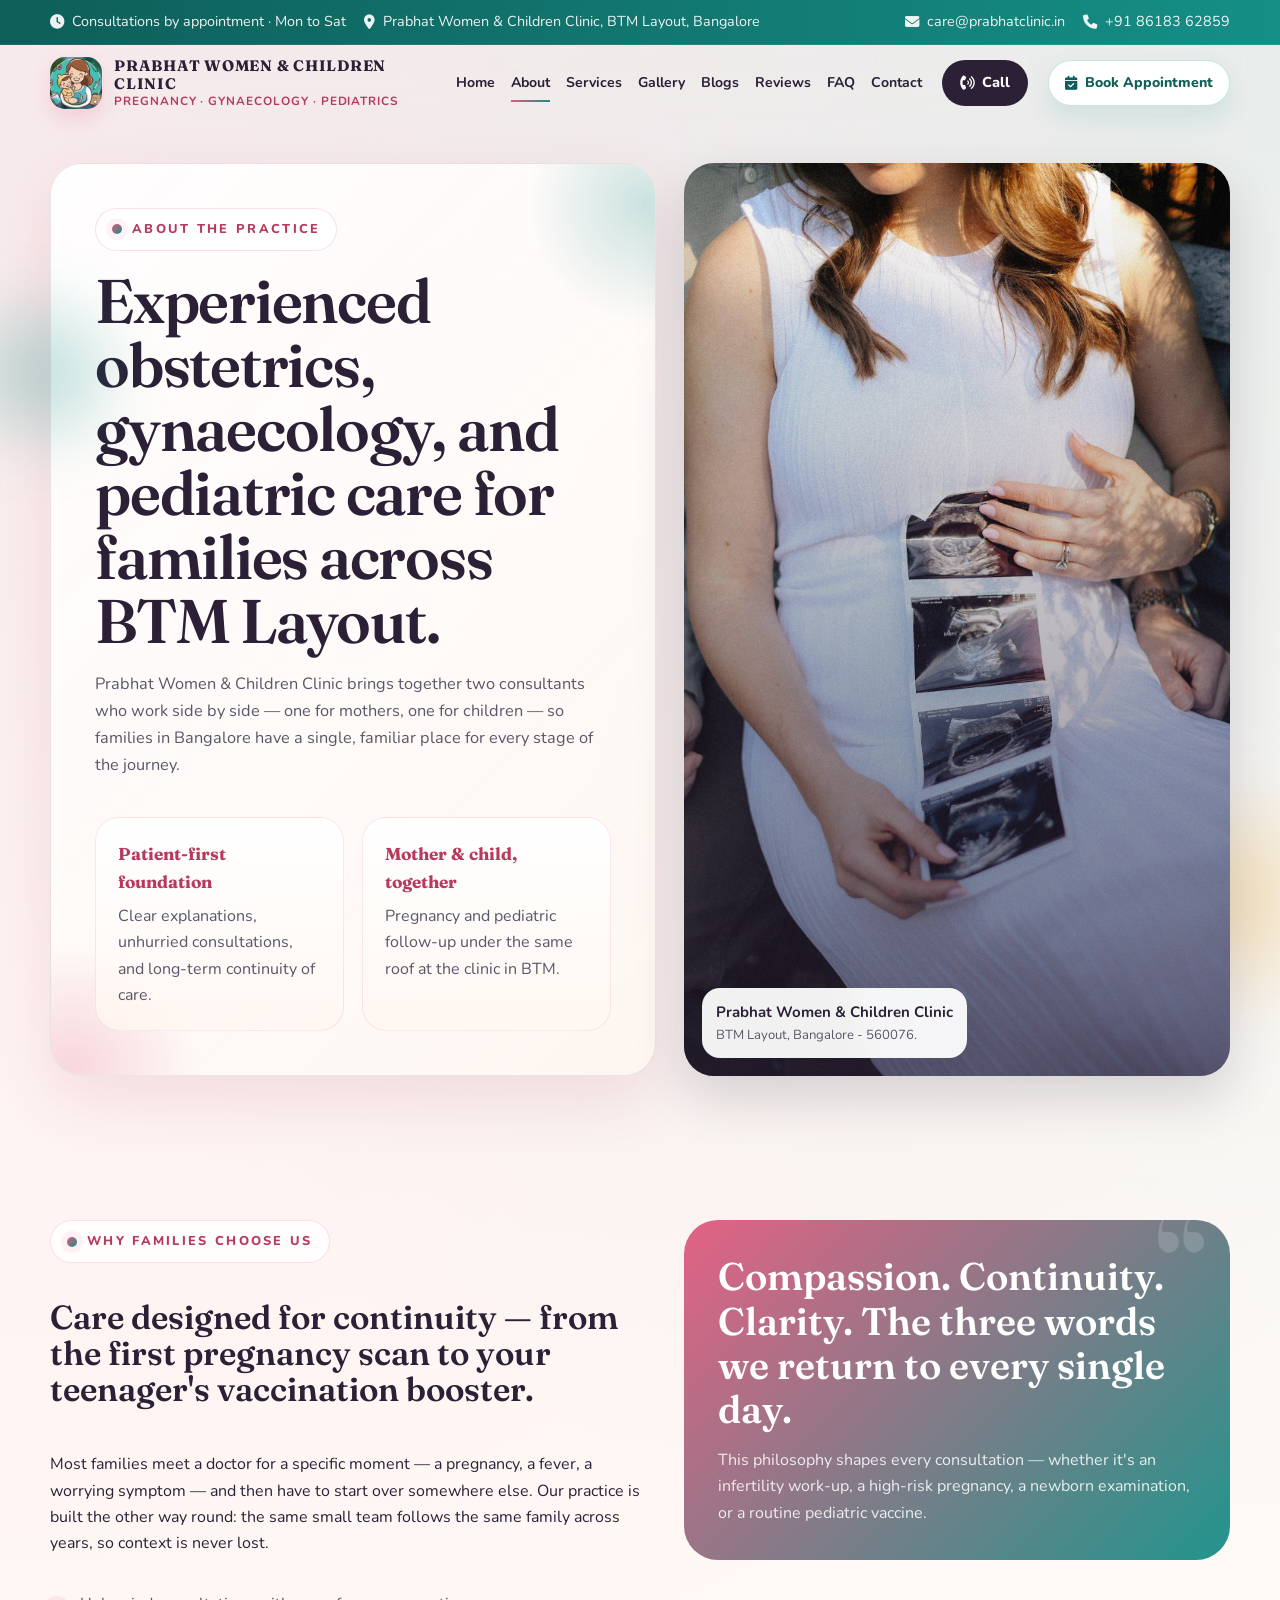
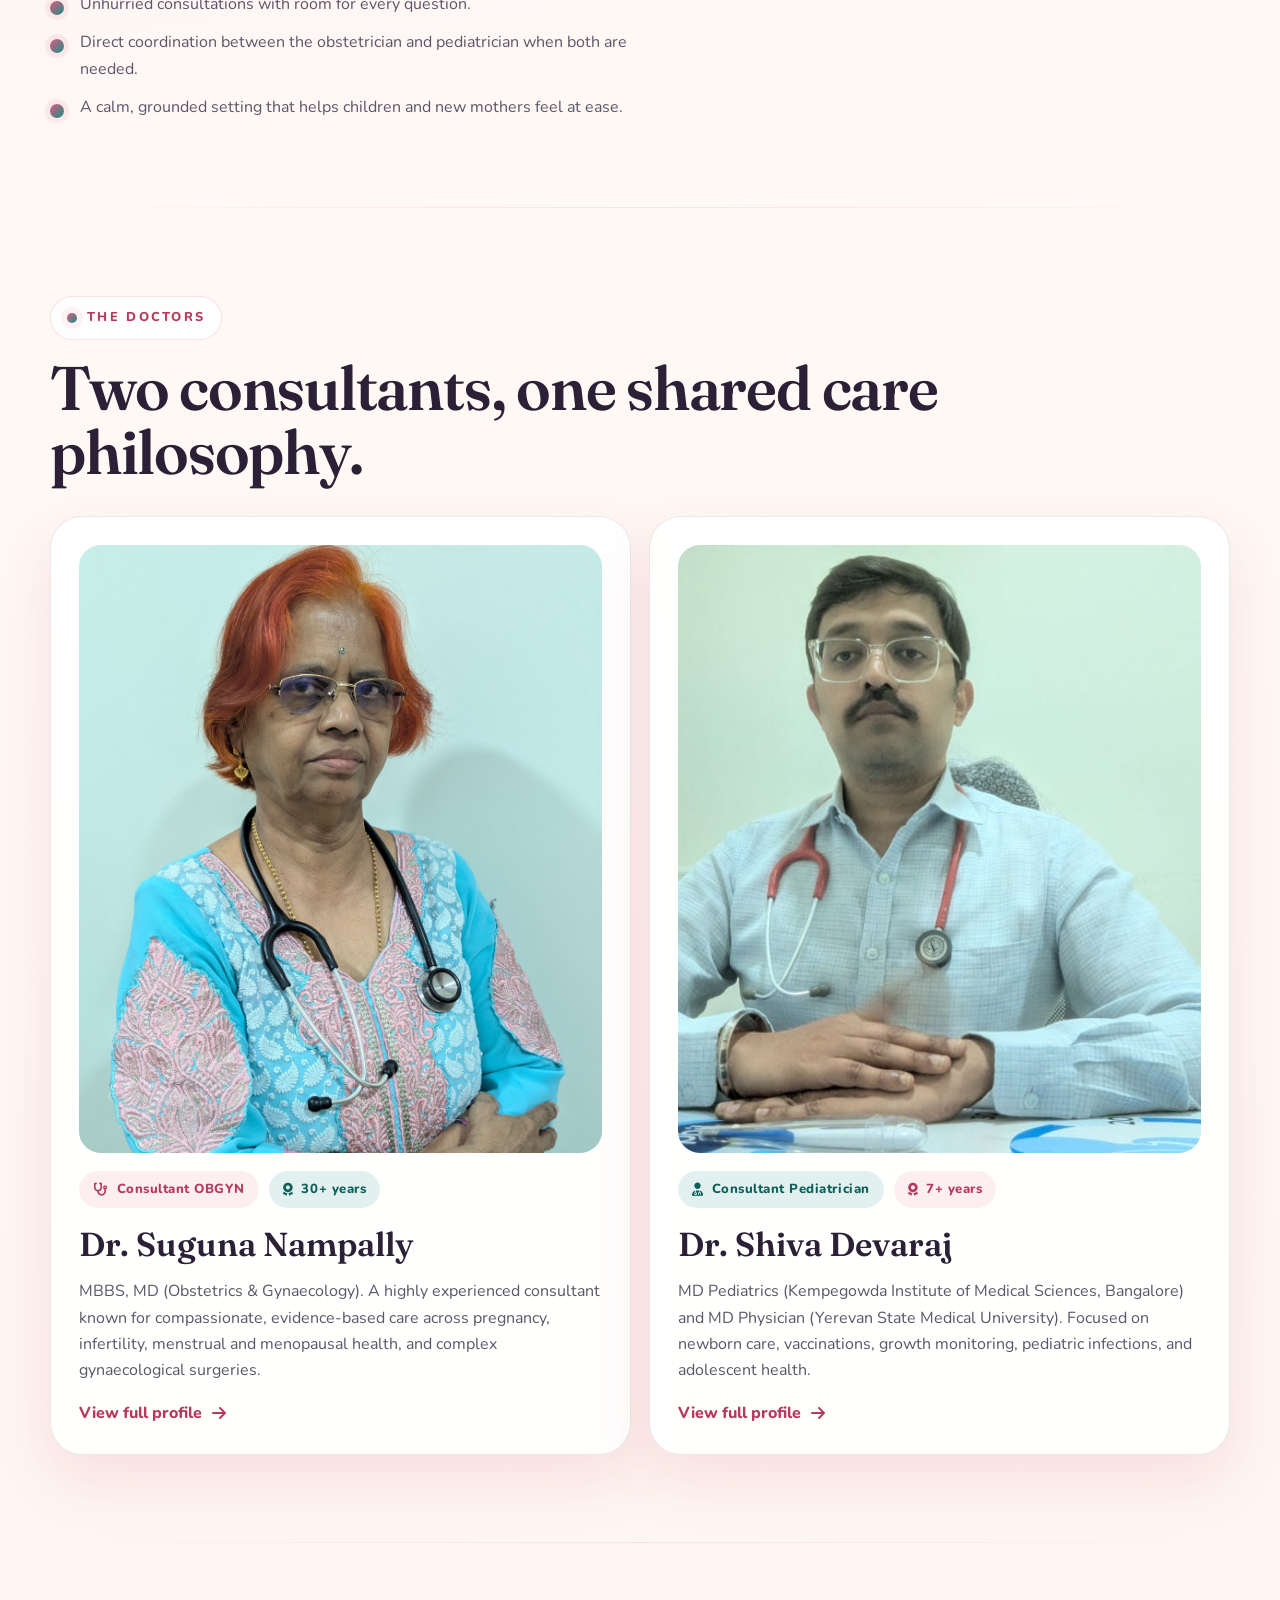
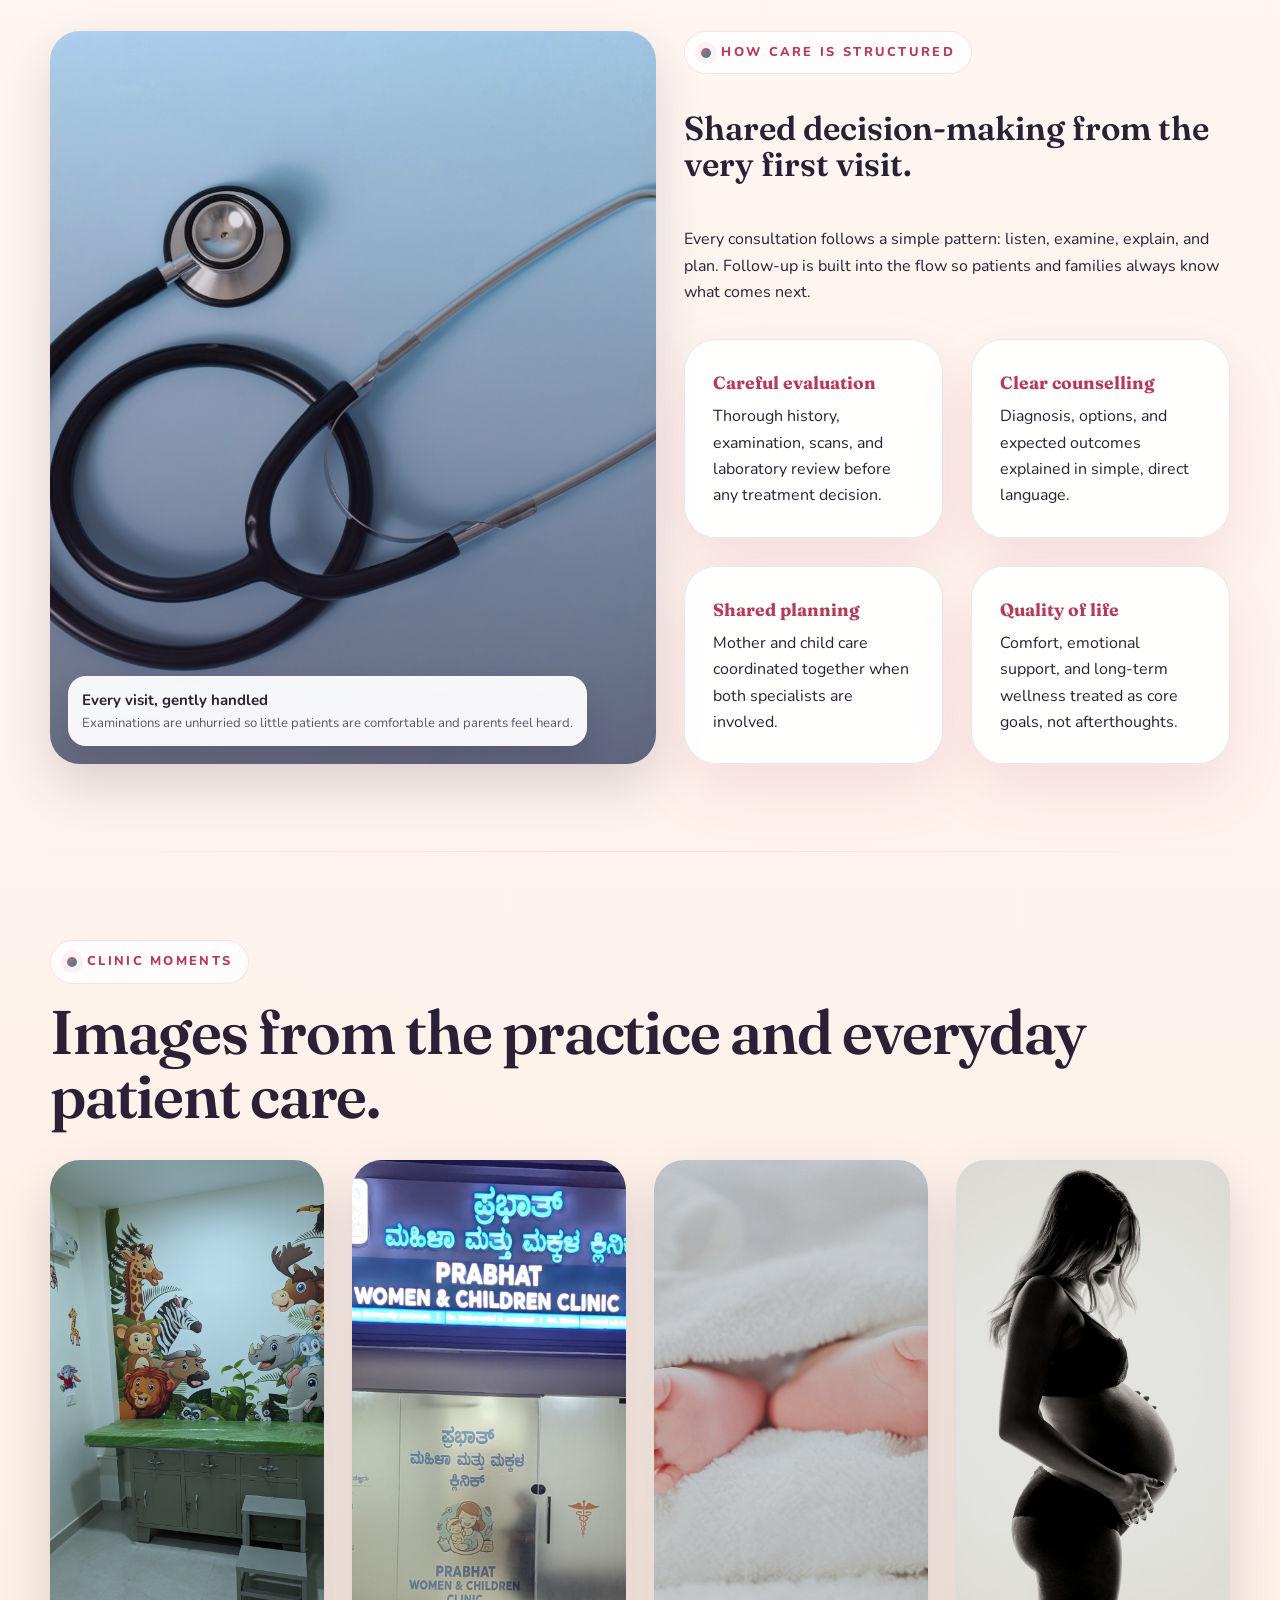
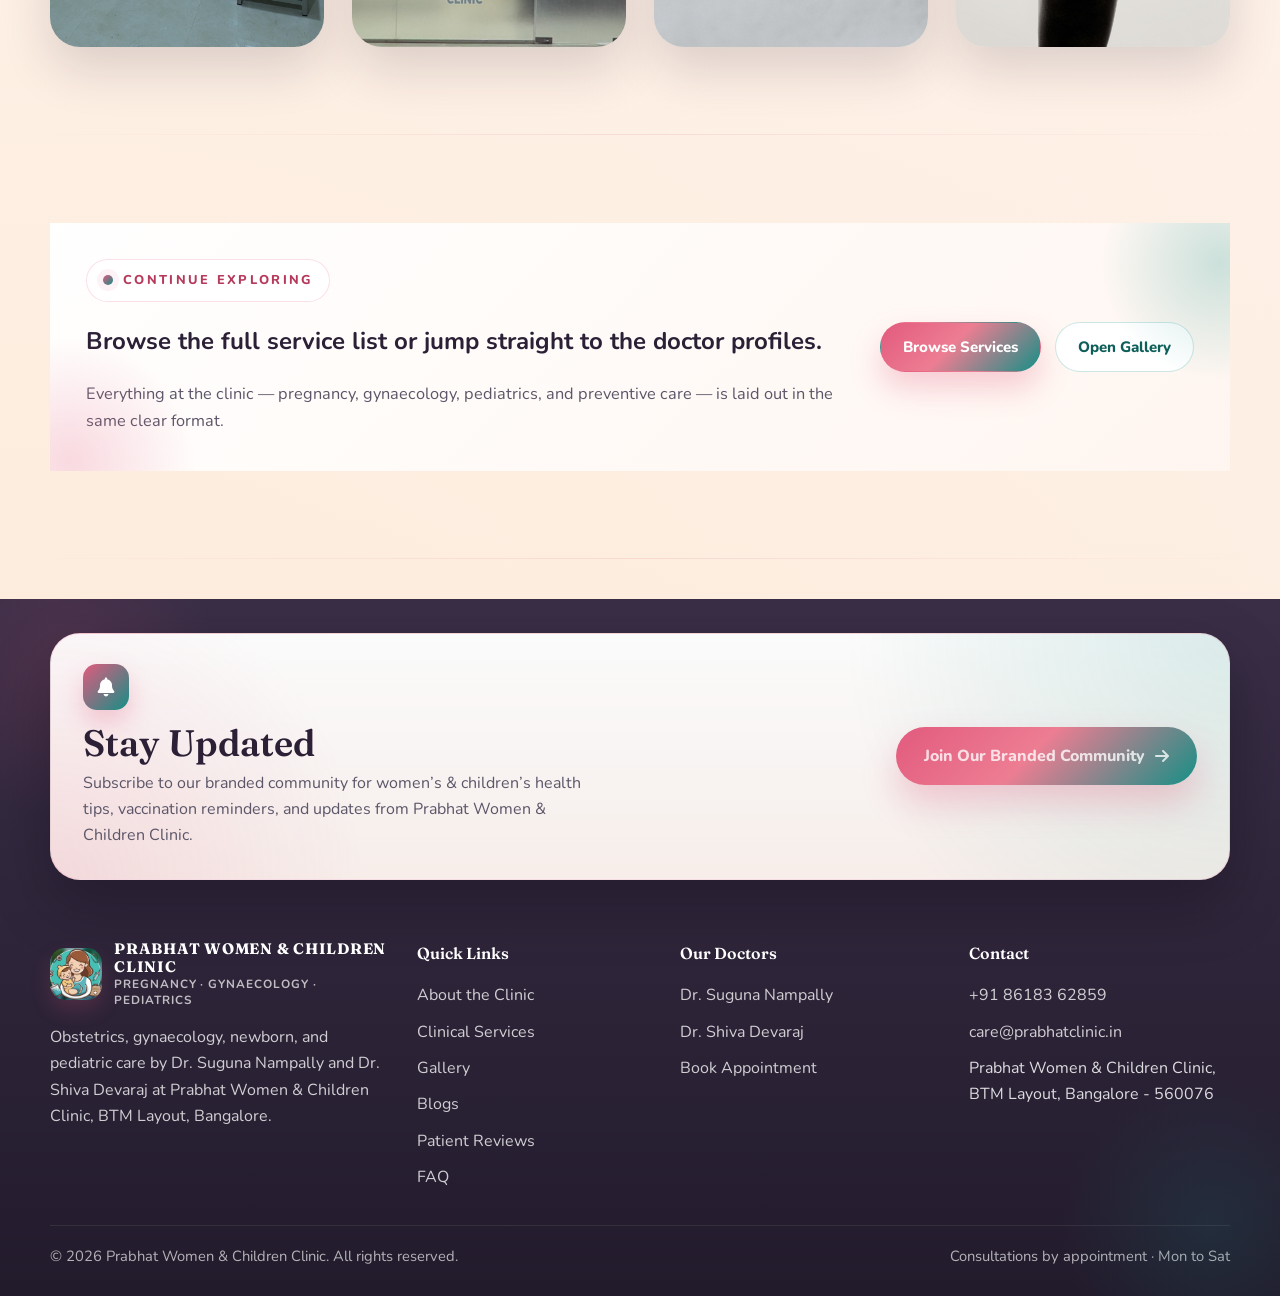
==== about.html @ 7afcd3c7 "initial commit" ====
<!DOCTYPE html>
<html lang="en">
<head>
  <meta charset="UTF-8">
  <meta name="viewport" content="width=device-width, initial-scale=1.0">
  <title>About | Prabhat Women &amp; Children Clinic, Bangalore</title>
  <meta name="description" content="About Prabhat Women &amp; Children Clinic — Dr. Suguna Nampally (OBGYN) and Dr. Shiva Devaraj (Pediatrician) in BTM Layout, Bangalore.">
  <link rel="icon" href="assets/img/dr%20shiva/logo.jpeg" type="image/jpeg">
  <link rel="preconnect" href="https://fonts.googleapis.com">
  <link rel="preconnect" href="https://fonts.gstatic.com" crossorigin>
  <link href="https://fonts.googleapis.com/css2?family=Fraunces:ital,opsz,wght@0,9..144,500;0,9..144,600;0,9..144,700;1,9..144,500&family=Nunito:wght@400;600;700;800&display=swap" rel="stylesheet">
  <link rel="stylesheet" href="assets/css/plugins/fontawesome.css">
  <link rel="stylesheet" href="assets/css/clinic.css">
</head>
<body>
  <div class="preloader" aria-hidden="true">
    <div class="preloader-shell">
      <div class="preloader-ring">
        <div class="preloader-logo">
          <img src="assets/img/dr%20shiva/logo.jpeg" alt="">
        </div>
      </div>
      <div class="preloader-label">Women &amp; Children Clinic</div>
      <div class="preloader-dots" aria-label="Loading">
        <span></span><span></span><span></span>
      </div>
    </div>
  </div>

  <header class="site-header">
    <div class="top-strip">
      <div class="container">
        <div class="top-strip-group">
          <span><i class="fa-solid fa-clock"></i> Consultations by appointment · Mon to Sat</span>
          <span><i class="fa-solid fa-location-dot"></i> Prabhat Women & Children Clinic, BTM Layout, Bangalore</span>
        </div>
        <div class="top-strip-group">
          <a href="mailto:care@prabhatclinic.in"><i class="fa-solid fa-envelope"></i> care@prabhatclinic.in</a>
          <a href="tel:+918618362859"><i class="fa-solid fa-phone"></i> +91 86183 62859</a>
        </div>
      </div>
    </div>
    <div class="nav-shell">
      <div class="container">
        <a class="brand" href="index.html" aria-label="Prabhat Women and Children Clinic home">
          <img src="assets/img/dr%20shiva/logo.jpeg" alt="Prabhat Women and Children Clinic logo">
          <div class="brand-mark">
            <strong>Prabhat Women &amp; Children Clinic</strong>
            <span>Pregnancy · Gynaecology · Pediatrics</span>
          </div>
        </a>
        <button class="nav-toggle" type="button" aria-label="Toggle navigation" aria-controls="site-nav" aria-expanded="false">
          <i class="fa-solid fa-bars-staggered"></i>
        </button>
        <nav class="site-nav" id="site-nav">
          <a href="index.html">Home</a>
          <a class="active" href="about.html">About</a>
          <a href="services.html">Services</a>
          <a href="Gallery.html">Gallery</a>
          <a href="https://sdkinng.exlyapp.com/blog" target="_blank" rel="noopener">Blogs</a>
          <a href="testimonial.html">Reviews</a>
          <a href="faq.html">FAQ</a>
          <a href="contact.html">Contact</a>
        </nav>
        <a class="nav-cta" href="tel:+918618362859"><i class="fa-solid fa-phone-volume"></i> Call</a>
        <a class="nav-cta-secondary" href="https://sdkinng.exlyapp.com/plan/57fdd5f1-837b-4bdc-a148-42594df9658e" target="_blank" rel="noopener"><i class="fa-solid fa-calendar-check"></i> Book Appointment</a>
      </div>
    </div>
  </header>

  <main>
    <section class="page-hero">
      <div class="container page-hero-layout">
        <div class="page-hero-panel hero-card reveal">
          <div class="page-hero-copy">
            <span class="eyebrow">About The Practice</span>
            <h1>Experienced obstetrics, gynaecology, and pediatric care for families across BTM Layout.</h1>
            <p>Prabhat Women &amp; Children Clinic brings together two consultants who work side by side — one for mothers, one for children — so families in Bangalore have a single, familiar place for every stage of the journey.</p>
            <div class="summary-grid">
              <div class="summary-item">
                <strong>Patient-first foundation</strong>
                <span>Clear explanations, unhurried consultations, and long-term continuity of care.</span>
              </div>
              <div class="summary-item">
                <strong>Mother &amp; child, together</strong>
                <span>Pregnancy and pediatric follow-up under the same roof at the clinic in BTM.</span>
              </div>
            </div>
          </div>
        </div>
        <div class="page-hero-media reveal">
          <div class="image-card overlay">
            <img src="assets/img/stock/ultrasound-sonogram.jpg" alt="Mother holding her pregnancy sonogram">
            <div class="image-tag">
              <strong>Prabhat Women & Children Clinic</strong>
              <span>BTM Layout, Bangalore - 560076.</span>
            </div>
          </div>
        </div>
      </div>
    </section>

    <section class="section-shell">
      <div class="container content-columns">
        <div class="detail-copy reveal">
          <span class="eyebrow">Why Families Choose Us</span>
          <h2>Care designed for continuity — from the first pregnancy scan to your teenager's vaccination booster.</h2>
          <p>Most families meet a doctor for a specific moment — a pregnancy, a fever, a worrying symptom — and then have to start over somewhere else. Our practice is built the other way round: the same small team follows the same family across years, so context is never lost.</p>
          <ul class="bullet-list">
            <li>Unhurried consultations with room for every question.</li>
            <li>Direct coordination between the obstetrician and pediatrician when both are needed.</li>
            <li>A calm, grounded setting that helps children and new mothers feel at ease.</li>
          </ul>
        </div>
        <div class="quote-panel reveal reveal-delay-1">
          <blockquote>Compassion. Continuity. Clarity. The three words we return to every single day.</blockquote>
          <p>This philosophy shapes every consultation — whether it's an infertility work-up, a high-risk pregnancy, a newborn examination, or a routine pediatric vaccine.</p>
        </div>
      </div>
    </section>

    <section class="section-shell">
      <div class="container">
        <div class="section-head reveal">
          <span class="eyebrow">The Doctors</span>
          <h2>Two consultants, one shared care philosophy.</h2>
        </div>
        <div class="doctor-list">
          <article class="doctor-card reveal doctor-card-about-suguna">
            <img src="assets/img/dr%20shiva/dr%20suguna.jpeg" alt="Dr. Suguna Nampally portrait" loading="lazy">
            <div>
              <div class="doctor-meta">
                <span class="meta-chip"><i class="fa-solid fa-stethoscope"></i> Consultant OBGYN</span>
                <span class="meta-chip teal"><i class="fa-solid fa-award"></i> 30+ years</span>
              </div>
              <h3>Dr. Suguna Nampally</h3>
              <p>MBBS, MD (Obstetrics &amp; Gynaecology). A highly experienced consultant known for compassionate, evidence-based care across pregnancy, infertility, menstrual and menopausal health, and complex gynaecological surgeries.</p>
              <a class="button-text" href="Dr.%20Suguna%20Nampally.html">View full profile <i class="fa-solid fa-arrow-right"></i></a>
            </div>
          </article>
          <article class="doctor-card reveal reveal-delay-1 doctor-card-about-shiva">
            <img src="assets/img/dr%20shiva/dr%20shiva.jpeg" alt="Dr. Shiva Devaraj portrait" loading="lazy">
            <div>
              <div class="doctor-meta">
                <span class="meta-chip teal"><i class="fa-solid fa-user-doctor"></i> Consultant Pediatrician</span>
                <span class="meta-chip"><i class="fa-solid fa-award"></i> 7+ years</span>
              </div>
              <h3>Dr. Shiva Devaraj</h3>
              <p>MD Pediatrics (Kempegowda Institute of Medical Sciences, Bangalore) and MD Physician (Yerevan State Medical University). Focused on newborn care, vaccinations, growth monitoring, pediatric infections, and adolescent health.</p>
              <a class="button-text" href="Dr.%20Shiva%20Devaraj.html">View full profile <i class="fa-solid fa-arrow-right"></i></a>
            </div>
          </article>
        </div>
      </div>
    </section>

    <section class="section-shell">
      <div class="container media-callout">
        <div class="image-card overlay reveal">
          <img src="assets/img/stock/stethoscope-baby.jpg" alt="Pediatrician gently examining an infant with a stethoscope" loading="lazy">
          <div class="image-tag">
            <strong>Every visit, gently handled</strong>
            <span>Examinations are unhurried so little patients are comfortable and parents feel heard.</span>
          </div>
        </div>
        <div class="detail-copy reveal">
          <span class="eyebrow">How Care Is Structured</span>
          <h2>Shared decision-making from the very first visit.</h2>
          <p>Every consultation follows a simple pattern: listen, examine, explain, and plan. Follow-up is built into the flow so patients and families always know what comes next.</p>
          <div class="detail-grid">
            <article class="detail-card">
              <strong>Careful evaluation</strong>
              <span>Thorough history, examination, scans, and laboratory review before any treatment decision.</span>
            </article>
            <article class="detail-card">
              <strong>Clear counselling</strong>
              <span>Diagnosis, options, and expected outcomes explained in simple, direct language.</span>
            </article>
            <article class="detail-card">
              <strong>Shared planning</strong>
              <span>Mother and child care coordinated together when both specialists are involved.</span>
            </article>
            <article class="detail-card">
              <strong>Quality of life</strong>
              <span>Comfort, emotional support, and long-term wellness treated as core goals, not afterthoughts.</span>
            </article>
          </div>
        </div>
      </div>
    </section>

    <section class="section-shell">
      <div class="container">
        <div class="section-head reveal">
          <span class="eyebrow">Clinic Moments</span>
          <h2>Images from the practice and everyday patient care.</h2>
        </div>
        <div class="gallery-preview-grid">
          <div class="image-card reveal"><img src="assets/img/dr%20shiva/WhatsApp%20Image%202026-03-18%20at%2011.56.44%20(1).jpeg" alt="Clinic moment at Prabhat Women & Children Clinic" loading="lazy"></div>
          <div class="image-card reveal reveal-delay-1"><img src="assets/img/dr%20shiva/WhatsApp%20Image%202026-03-18%20at%2011.56.44%20(2).jpeg" alt="Dr. Shiva and Dr. Suguna at work" loading="lazy"></div>
          <div class="image-card reveal reveal-delay-2"><img src="assets/img/stock/newborn-sleeping.jpg" alt="Peaceful sleeping newborn" loading="lazy"></div>
          <div class="image-card reveal reveal-delay-3"><img src="assets/img/stock/mother-belly.jpg" alt="Expecting mother cradling her belly" loading="lazy"></div>
        </div>
      </div>
    </section>

    <section class="section-shell">
      <div class="container cta-banner reveal">
        <div>
          <span class="eyebrow">Continue Exploring</span>
          <h2>Browse the full service list or jump straight to the doctor profiles.</h2>
          <p class="body-copy">Everything at the clinic — pregnancy, gynaecology, pediatrics, and preventive care — is laid out in the same clear format.</p>
        </div>
        <div class="button-row">
          <a class="button-primary" href="services.html">Browse Services</a>
          <a class="button-secondary" href="Gallery.html">Open Gallery</a>
        </div>
      </div>
    </section>
  </main>

  <footer class="footer">
    <div class="container footer-promo">
      <div class="footer-promo-card">
        <div class="footer-promo-copy">
          <span class="footer-promo-icon"><i class="fa-solid fa-bell"></i></span>
          <h3>Stay Updated</h3>
          <p>Subscribe to our branded community for women&rsquo;s &amp; children&rsquo;s health tips, vaccination reminders, and updates from Prabhat Women &amp; Children Clinic.</p>
        </div>
        <a class="footer-promo-btn" href="https://sdkinng.exlyapp.com/checkout/c81e4223-b422-4dda-a871-996d84845b74" target="_blank" rel="noopener">Join Our Branded Community <i class="fa-solid fa-arrow-right"></i></a>
      </div>
    </div>
    <div class="container footer-grid">
      <div>
        <a class="brand" href="index.html">
          <img src="assets/img/dr%20shiva/logo.jpeg" alt="Prabhat Women and Children Clinic logo">
          <div class="brand-mark">
            <strong>Prabhat Women &amp; Children Clinic</strong>
            <span>Pregnancy · Gynaecology · Pediatrics</span>
          </div>
        </a>
        <p>Obstetrics, gynaecology, newborn, and pediatric care by Dr. Suguna Nampally and Dr. Shiva Devaraj at Prabhat Women & Children Clinic, BTM Layout, Bangalore.</p>
      </div>
      <div>
        <h4>Quick Links</h4>
        <div class="footer-links">
          <a href="about.html">About the Clinic</a>
          <a href="services.html">Clinical Services</a>
          <a href="Gallery.html">Gallery</a>
          <a href="https://sdkinng.exlyapp.com/blog" target="_blank" rel="noopener">Blogs</a>
          <a href="testimonial.html">Patient Reviews</a>
          <a href="faq.html">FAQ</a>
        </div>
      </div>
      <div>
        <h4>Our Doctors</h4>
        <div class="footer-links">
          <a href="Dr.%20Suguna%20Nampally.html">Dr. Suguna Nampally</a>
          <a href="Dr.%20Shiva%20Devaraj.html">Dr. Shiva Devaraj</a>
          <a href="https://sdkinng.exlyapp.com/plan/57fdd5f1-837b-4bdc-a148-42594df9658e" target="_blank" rel="noopener">Book Appointment</a>
        </div>
      </div>
      <div>
        <h4>Contact</h4>
        <div class="footer-contact">
          <a href="tel:+918618362859">+91 86183 62859</a>
          <a href="mailto:care@prabhatclinic.in">care@prabhatclinic.in</a>
          <span>Prabhat Women & Children Clinic, BTM Layout, Bangalore - 560076</span>
        </div>
      </div>
    </div>
    <div class="container footer-bottom">
      <span>&copy; <span data-current-year></span> Prabhat Women &amp; Children Clinic. All rights reserved.</span>
      <span>Consultations by appointment · Mon to Sat</span>
    </div>
  </footer>

  <script src="assets/js/clinic.js"></script>
</body>
</html>
---- assets/css/clinic.css ----
/* ================================================================
   Jayanagar Mother & Child Care — site stylesheet
   Palette: warm coral-rose + calm teal + soft gold on cream
   ================================================================ */

:root {
  --brand-rose: #e25a7e;
  --brand-rose-deep: #b73a5c;
  --brand-teal: #158f86;
  --brand-teal-deep: #0e5e59;
  --brand-gold: #f2b851;
  --brand-ink: #2b2036;
  --brand-slate: #5b5668;
  --brand-surface: #fff6f1;
  --brand-surface-strong: #fde9de;
  --brand-white: #ffffff;
  --brand-line: rgba(43, 32, 54, 0.1);
  --brand-shadow: 0 24px 60px rgba(183, 58, 92, 0.12);
  --brand-shadow-soft: 0 16px 36px rgba(21, 143, 134, 0.1);
  --radius-xl: 32px;
  --radius-lg: 24px;
  --radius-md: 18px;
  --radius-sm: 14px;
  --container: min(1180px, calc(100vw - 32px));
  --font-heading: "Fraunces", "Iowan Old Style", "Palatino Linotype", "Book Antiqua", "Cormorant Garamond", serif;
  --font-body: "Nunito", "Avenir Next", "Segoe UI", "Helvetica Neue", sans-serif;
}

*,
*::before,
*::after {
  box-sizing: border-box;
}

html {
  scroll-behavior: smooth;
}

body {
  margin: 0;
  font-family: var(--font-body);
  color: var(--brand-ink);
  background:
    radial-gradient(circle at top left, rgba(226, 90, 126, 0.11), transparent 30%),
    radial-gradient(circle at top right, rgba(21, 143, 134, 0.1), transparent 26%),
    radial-gradient(circle at bottom left, rgba(242, 184, 81, 0.09), transparent 32%),
    linear-gradient(180deg, #fffdfb 0%, #fff6f1 50%, #fdeee3 100%);
  line-height: 1.65;
}

img {
  max-width: 100%;
  display: block;
}

a {
  color: inherit;
  text-decoration: none;
}

button,
input,
textarea {
  font: inherit;
}

button {
  cursor: pointer;
}

main {
  overflow: clip;
}

.container {
  width: var(--container);
  margin: 0 auto;
}

/* --- Preloader ---------------------------------------------------- */

.preloader {
  position: fixed;
  inset: 0;
  z-index: 9999;
  display: flex;
  align-items: center;
  justify-content: center;
  background:
    radial-gradient(circle at top, rgba(255, 255, 255, 0.92), rgba(255, 246, 241, 0.98) 60%),
    linear-gradient(135deg, rgba(226, 90, 126, 0.08), rgba(21, 143, 134, 0.08));
  transition: opacity 520ms ease, visibility 520ms ease;
}

.preloader.is-hidden {
  opacity: 0;
  visibility: hidden;
  pointer-events: none;
}

.preloader-shell {
  position: relative;
  display: flex;
  flex-direction: column;
  align-items: center;
  gap: 22px;
}

.preloader-ring {
  position: relative;
  width: 168px;
  height: 168px;
  display: flex;
  align-items: center;
  justify-content: center;
}

.preloader-ring::before,
.preloader-ring::after {
  content: "";
  position: absolute;
  inset: 0;
  border-radius: 50%;
  border: 2px solid transparent;
}

.preloader-ring::before {
  border-top-color: var(--brand-rose);
  border-right-color: var(--brand-gold);
  animation: preloader-spin 1.6s linear infinite;
}

.preloader-ring::after {
  inset: 12px;
  border-bottom-color: var(--brand-teal);
  border-left-color: var(--brand-rose);
  animation: preloader-spin 2.2s linear infinite reverse;
}

.preloader-logo {
  position: relative;
  width: 110px;
  height: 110px;
  border-radius: 50%;
  overflow: hidden;
  background: linear-gradient(135deg, #fff, #ffe7e0);
  box-shadow: 0 14px 32px rgba(226, 90, 126, 0.28);
  animation: preloader-pulse 1.8s ease-in-out infinite;
}

.preloader-logo img {
  width: 100%;
  height: 100%;
  object-fit: cover;
}

.preloader-label {
  font-family: var(--font-heading);
  font-weight: 600;
  font-size: 1.05rem;
  letter-spacing: 0.22em;
  text-transform: uppercase;
  color: var(--brand-rose-deep);
}

.preloader-dots {
  display: inline-flex;
  gap: 6px;
  align-items: center;
}

.preloader-dots span {
  width: 7px;
  height: 7px;
  border-radius: 50%;
  background: var(--brand-teal);
  display: inline-block;
  animation: preloader-bounce 1.1s ease-in-out infinite;
}

.preloader-dots span:nth-child(2) {
  background: var(--brand-rose);
  animation-delay: 0.15s;
}

.preloader-dots span:nth-child(3) {
  background: var(--brand-gold);
  animation-delay: 0.3s;
}

@keyframes preloader-spin {
  to { transform: rotate(360deg); }
}

@keyframes preloader-pulse {
  0%, 100% { transform: scale(1); box-shadow: 0 14px 32px rgba(226, 90, 126, 0.28); }
  50% { transform: scale(1.05); box-shadow: 0 22px 40px rgba(226, 90, 126, 0.4); }
}

@keyframes preloader-bounce {
  0%, 80%, 100% { transform: translateY(0); opacity: 0.45; }
  40% { transform: translateY(-6px); opacity: 1; }
}

/* --- Typography + basic elements ---------------------------------- */

.eyebrow {
  display: inline-flex;
  align-items: center;
  gap: 10px;
  width: fit-content;
  max-width: 100%;
  padding: 10px 16px;
  border: 1px solid rgba(226, 90, 126, 0.18);
  border-radius: 999px;
  background: rgba(255, 255, 255, 0.84);
  color: var(--brand-rose-deep);
  font-size: 0.8rem;
  font-weight: 800;
  letter-spacing: 0.18em;
  text-transform: uppercase;
}

.eyebrow::before {
  content: "";
  width: 10px;
  height: 10px;
  border-radius: 50%;
  background: linear-gradient(135deg, var(--brand-rose), var(--brand-teal));
  box-shadow: 0 0 0 6px rgba(226, 90, 126, 0.08);
}

.section-shell {
  padding: 88px 0;
  position: relative;
}

.section-shell::before {
  content: "";
  position: absolute;
  inset: auto 0 0 0;
  height: 1px;
  background: linear-gradient(90deg, transparent, rgba(226, 90, 126, 0.14), transparent);
  pointer-events: none;
}

.section-head {
  display: grid;
  gap: 16px;
  margin-bottom: 32px;
}

.section-head h1,
.section-head h2,
.section-head h3,
.page-hero-copy h1,
.hero-copy h1 {
  margin: 0;
  font-family: var(--font-heading);
  line-height: 1.04;
  letter-spacing: -0.02em;
  font-weight: 600;
  color: var(--brand-ink);
}

.section-head h2,
.page-hero-copy h1 {
  font-size: clamp(2.1rem, 5vw, 3.85rem);
}

.section-head p,
.hero-copy p,
.page-hero-copy p,
.body-copy,
.card-copy,
.stat-card span,
.doctor-summary p,
.profile-copy p {
  margin: 0;
  color: var(--brand-slate);
  font-size: 1.02rem;
}

/* Buttons */

.button-row {
  display: flex;
  flex-wrap: wrap;
  gap: 14px;
}

.button-primary,
.button-secondary,
.button-text,
.rail-button {
  transition: transform 180ms ease, box-shadow 180ms ease, border-color 180ms ease, background 180ms ease, color 180ms ease;
}

.button-primary,
.button-secondary {
  display: inline-flex;
  align-items: center;
  justify-content: center;
  gap: 10px;
  min-height: 50px;
  padding: 0 22px;
  border-radius: 999px;
  font-weight: 800;
  border: 1px solid transparent;
  font-size: 0.94rem;
}

.button-primary {
  color: var(--brand-white);
  background: linear-gradient(135deg, var(--brand-rose) 0%, #ed7d92 45%, var(--brand-teal) 100%);
  box-shadow: 0 16px 30px rgba(226, 90, 126, 0.28);
}

.button-primary:hover,
.button-secondary:hover,
.button-text:hover,
.rail-button:hover,
.nav-toggle:hover {
  transform: translateY(-2px);
}

.button-primary:hover {
  box-shadow: 0 22px 40px rgba(226, 90, 126, 0.38);
}

.button-secondary {
  color: var(--brand-teal-deep);
  background: rgba(255, 255, 255, 0.95);
  border-color: rgba(21, 143, 134, 0.22);
}

.button-secondary:hover {
  border-color: var(--brand-teal);
  background: #fff;
  color: var(--brand-teal-deep);
}

.button-text {
  display: inline-flex;
  align-items: center;
  gap: 10px;
  padding: 0;
  border: 0;
  background: transparent;
  color: var(--brand-rose-deep);
  font-weight: 800;
}

.button-text i {
  transition: transform 180ms ease;
}

.button-text:hover i {
  transform: translateX(4px);
}

/* --- Header + top strip ------------------------------------------- */

.site-header {
  position: sticky;
  top: 0;
  z-index: 100;
  backdrop-filter: blur(20px);
  transition: background 220ms ease, box-shadow 220ms ease;
}

.site-header.scrolled {
  background: rgba(255, 253, 250, 0.92);
  box-shadow: 0 14px 34px rgba(43, 32, 54, 0.08);
}

.top-strip {
  border-bottom: 1px solid rgba(255, 255, 255, 0.08);
  background: linear-gradient(90deg, var(--brand-teal-deep), var(--brand-teal));
  color: rgba(255, 255, 255, 0.92);
}

.top-strip .container {
  display: flex;
  justify-content: space-between;
  gap: 16px;
  padding: 10px 0;
  font-size: 0.9rem;
}

.top-strip-group {
  display: flex;
  flex-wrap: wrap;
  gap: 18px;
}

.top-strip span,
.top-strip a {
  display: inline-flex;
  align-items: center;
  gap: 8px;
}

.top-strip a:hover {
  color: #ffe7d6;
}

.nav-shell {
  padding: 12px 0;
}

.nav-shell .container {
  display: flex;
  align-items: center;
  gap: 14px;
}

.brand {
  display: inline-flex;
  align-items: center;
  gap: 12px;
  min-width: 0;
}

.brand img {
  width: 52px;
  height: 52px;
  border-radius: 15px;
  object-fit: cover;
  box-shadow: 0 10px 20px rgba(226, 90, 126, 0.18);
  background: var(--brand-white);
}

.brand-mark {
  min-width: 0;
}

.brand-mark strong {
  display: block;
  font-size: 0.95rem;
  line-height: 1.18;
  letter-spacing: 0.05em;
  text-transform: uppercase;
  color: var(--brand-ink);
  font-family: var(--font-heading);
  font-weight: 700;
}

.brand-mark span {
  display: block;
  color: var(--brand-rose-deep);
  font-size: 0.74rem;
  line-height: 1.35;
  font-weight: 700;
  letter-spacing: 0.08em;
  text-transform: uppercase;
}

.site-nav {
  margin-left: auto;
  display: flex;
  align-items: center;
  gap: 16px;
}

.site-nav a {
  position: relative;
  font-size: 0.88rem;
  font-weight: 700;
  color: var(--brand-ink);
}

.site-nav a::after {
  content: "";
  position: absolute;
  left: 0;
  bottom: -8px;
  width: 100%;
  height: 2px;
  transform: scaleX(0);
  transform-origin: left;
  background: linear-gradient(90deg, var(--brand-rose), var(--brand-teal));
  transition: transform 220ms ease;
}

.site-nav a:hover::after,
.site-nav a.active::after {
  transform: scaleX(1);
}

.nav-cta {
  display: inline-flex;
  align-items: center;
  gap: 8px;
  margin-left: 6px;
  min-height: 46px;
  padding: 0 18px;
  border-radius: 999px;
  background: var(--brand-ink);
  color: var(--brand-white);
  font-weight: 800;
  font-size: 0.9rem;
  white-space: nowrap;
  flex-shrink: 0;
  transition: transform 180ms ease, background 180ms ease;
}

.nav-cta:hover {
  background: var(--brand-rose-deep);
  transform: translateY(-2px);
}

.nav-cta-secondary {
  display: inline-flex;
  align-items: center;
  justify-content: center;
  gap: 8px;
  min-height: 46px;
  margin-left: 6px;
  max-width: 240px;
  padding: 0 16px;
  border-radius: 999px;
  border: 1px solid rgba(21, 143, 134, 0.24);
  background: rgba(255, 255, 255, 0.96);
  color: var(--brand-teal-deep);
  font-weight: 800;
  font-size: 0.88rem;
  box-shadow: 0 12px 24px rgba(21, 143, 134, 0.12);
  transition: transform 180ms ease, box-shadow 180ms ease, border-color 180ms ease;
  white-space: nowrap;
  flex-shrink: 0;
}

.nav-cta-secondary:hover {
  transform: translateY(-2px);
  border-color: var(--brand-teal);
  box-shadow: 0 18px 32px rgba(21, 143, 134, 0.2);
}

.nav-toggle {
  display: none;
  margin-left: auto;
  width: 52px;
  height: 52px;
  border: 1px solid rgba(226, 90, 126, 0.24);
  border-radius: 16px;
  background: rgba(255, 255, 255, 0.94);
  color: var(--brand-rose-deep);
  align-items: center;
  justify-content: center;
}

/* --- Hero and page hero ------------------------------------------- */

.hero-home {
  padding: 52px 0 88px;
  position: relative;
}

.hero-home::before,
.page-hero::before {
  content: "";
  position: absolute;
  inset: auto -80px 10% auto;
  width: 260px;
  height: 260px;
  border-radius: 50%;
  background: radial-gradient(circle, rgba(242, 184, 81, 0.35), transparent 70%);
  filter: blur(20px);
  pointer-events: none;
  animation: float 10s ease-in-out infinite;
}

.hero-home::after,
.page-hero::after {
  content: "";
  position: absolute;
  inset: 15% auto auto -60px;
  width: 200px;
  height: 200px;
  border-radius: 50%;
  background: radial-gradient(circle, rgba(21, 143, 134, 0.3), transparent 70%);
  filter: blur(24px);
  pointer-events: none;
  animation: float 12s ease-in-out infinite reverse;
}

@keyframes float {
  0%, 100% { transform: translateY(0) translateX(0); }
  50% { transform: translateY(-20px) translateX(10px); }
}

.hero-layout,
.page-hero-layout,
.split-layout,
.profile-grid,
.about-grid,
.contact-grid,
.media-callout,
.experience-grid,
.cta-banner,
.footer-grid,
.detail-grid,
.gallery-preview-grid,
.content-columns {
  display: grid;
  gap: 28px;
}

.hero-layout {
  grid-template-columns: minmax(0, 1.04fr) minmax(0, 0.96fr);
  gap: 36px;
  align-items: start;
}

.hero-card,
.glass-card,
.surface-card,
.doctor-card,
.service-hero-card,
.profile-card,
.faq-card,
.map-card,
.gallery-card,
.metric-card,
.experience-card,
.timeline-card,
.contact-card,
.quote-card,
.stat-card,
.detail-card {
  border-radius: var(--radius-xl);
  border: 1px solid var(--brand-line);
  background: rgba(255, 255, 255, 0.92);
  box-shadow: var(--brand-shadow);
}

.hero-panel {
  position: relative;
  overflow: hidden;
  min-height: 100%;
  padding: clamp(28px, 4vw, 42px);
  background:
    linear-gradient(180deg, rgba(255, 255, 255, 0.97), rgba(255, 246, 241, 0.95)),
    linear-gradient(135deg, rgba(226, 90, 126, 0.06), rgba(21, 143, 134, 0.08));
}

.hero-panel::before,
.page-hero-panel::before,
.cta-banner::before {
  content: "";
  position: absolute;
  inset: auto auto -120px -110px;
  width: 260px;
  height: 260px;
  border-radius: 50%;
  background: radial-gradient(circle, rgba(226, 90, 126, 0.22), transparent 68%);
}

.hero-panel::after,
.page-hero-panel::after,
.cta-banner::after {
  content: "";
  position: absolute;
  inset: -80px -110px auto auto;
  width: 240px;
  height: 240px;
  border-radius: 50%;
  background: radial-gradient(circle, rgba(21, 143, 134, 0.22), transparent 70%);
}

.hero-copy,
.page-hero-copy,
.detail-copy,
.profile-copy {
  position: relative;
  z-index: 1;
  display: grid;
  gap: 18px;
  align-content: start;
}

.hero-copy h1 {
  max-width: 16ch;
  font-size: clamp(2.6rem, 5vw, 4.2rem);
  line-height: 0.98;
  text-wrap: balance;
}

.hero-copy p {
  max-width: 56ch;
  font-size: 1.02rem;
}

.hero-metrics,
.mini-grid,
.stats-grid,
.doctor-list,
.contact-card-grid,
.summary-grid,
.home-service-grid,
.doctor-glance-grid {
  display: grid;
  gap: 18px;
}

.hero-metrics {
  grid-template-columns: repeat(2, minmax(0, 1fr));
  margin-top: 14px;
}

.metric-card,
.stat-card,
.detail-card {
  padding: 20px 22px;
}

.hero-metrics .metric-card:last-child {
  grid-column: 1 / -1;
}

.metric-card strong,
.stat-card strong,
.detail-card strong {
  display: block;
  margin-bottom: 6px;
  font-size: 1.1rem;
  color: var(--brand-rose-deep);
  font-family: var(--font-heading);
  font-weight: 700;
}

.metric-card {
  min-height: 132px;
  padding: 18px 20px;
  position: relative;
  overflow: hidden;
}

.metric-card::before {
  content: "";
  position: absolute;
  top: -20px;
  right: -20px;
  width: 70px;
  height: 70px;
  border-radius: 50%;
  background: radial-gradient(circle, rgba(242, 184, 81, 0.18), transparent 70%);
}

.metric-card span {
  font-size: 0.94rem;
  line-height: 1.7;
}

/* --- Hero visual cards ------------------------------------------- */

.hero-visual {
  position: relative;
  display: grid;
  gap: 18px;
  align-content: start;
}

.hero-collage {
  display: grid;
  grid-template-columns: repeat(2, minmax(0, 1fr));
  gap: 18px;
  align-items: stretch;
}

.image-card {
  position: relative;
  overflow: hidden;
  min-height: 220px;
  border-radius: 30px;
  box-shadow: 0 22px 50px rgba(43, 32, 54, 0.16);
  transition: transform 240ms ease, box-shadow 240ms ease;
}

.image-card:hover {
  transform: translateY(-4px);
  box-shadow: 0 28px 60px rgba(43, 32, 54, 0.22);
}

.hero-card-primary,
.hero-card-secondary {
  min-height: 420px;
}

.hero-card-supporting {
  min-height: 260px;
  grid-column: 1 / -1;
}

.image-card img {
  width: 100%;
  height: 100%;
  display: block;
  object-fit: cover;
  transition: transform 600ms ease;
}

.image-card:hover img {
  transform: scale(1.04);
}

.hero-card-primary img {
  object-position: center 18%;
}

.hero-card-secondary img {
  object-position: center 22%;
}

.hero-card-supporting img {
  object-position: center;
}

.image-card.overlay::after {
  content: "";
  position: absolute;
  inset: 0;
  background: linear-gradient(180deg, transparent 0%, rgba(43, 32, 54, 0.6) 100%);
  pointer-events: none;
}

.image-tag {
  position: absolute;
  left: 18px;
  bottom: 18px;
  z-index: 1;
  max-width: calc(100% - 36px);
  padding: 12px 14px;
  border-radius: 18px;
  background: rgba(255, 255, 255, 0.94);
  backdrop-filter: blur(10px);
  box-shadow: 0 16px 28px rgba(43, 32, 54, 0.16);
}

.image-tag strong,
.image-tag span {
  display: block;
}

.image-tag strong {
  font-size: 0.94rem;
  color: var(--brand-ink);
}

.image-tag span {
  color: var(--brand-slate);
  font-size: 0.82rem;
}

.floating-badge {
  position: static;
  z-index: 2;
  width: 100%;
  max-width: none;
  padding: 20px 22px;
  border-radius: 24px;
  background: linear-gradient(135deg, rgba(226, 90, 126, 0.97), rgba(21, 143, 134, 0.96));
  color: var(--brand-white);
  box-shadow: 0 24px 44px rgba(226, 90, 126, 0.26);
}

.floating-badge strong {
  display: block;
  margin-bottom: 8px;
  font-size: 1rem;
  font-family: var(--font-heading);
}

.floating-badge span {
  font-size: 0.92rem;
  line-height: 1.75;
  color: rgba(255, 255, 255, 0.88);
}

/* --- Home service cards + doctor summary cards --------------------- */

.home-service-grid,
.doctor-list,
.contact-card-grid,
.summary-grid,
.doctor-glance-grid,
.detail-grid {
  grid-template-columns: repeat(2, minmax(0, 1fr));
}

.service-summary-card,
.doctor-card,
.contact-card,
.experience-card,
.timeline-card,
.quote-card,
.detail-card {
  padding: 28px;
  position: relative;
}

.service-summary-card {
  overflow: hidden;
  transition: transform 260ms ease, box-shadow 260ms ease;
}

.service-summary-card:hover {
  transform: translateY(-6px);
  box-shadow: 0 30px 60px rgba(226, 90, 126, 0.18);
}

.service-summary-card.mother-card::before {
  content: "";
  position: absolute;
  top: -30px;
  right: -30px;
  width: 140px;
  height: 140px;
  border-radius: 50%;
  background: radial-gradient(circle, rgba(226, 90, 126, 0.18), transparent 70%);
  pointer-events: none;
}

.service-summary-card.child-card::before {
  content: "";
  position: absolute;
  top: -30px;
  right: -30px;
  width: 140px;
  height: 140px;
  border-radius: 50%;
  background: radial-gradient(circle, rgba(21, 143, 134, 0.18), transparent 70%);
  pointer-events: none;
}

.icon-pill {
  display: inline-flex;
  align-items: center;
  justify-content: center;
  width: 58px;
  height: 58px;
  border-radius: 18px;
  background: linear-gradient(135deg, rgba(226, 90, 126, 0.14), rgba(21, 143, 134, 0.18));
  color: var(--brand-rose-deep);
  font-size: 1.4rem;
  box-shadow: inset 0 0 0 1px rgba(255, 255, 255, 0.6);
}

.child-card .icon-pill {
  color: var(--brand-teal-deep);
  background: linear-gradient(135deg, rgba(21, 143, 134, 0.18), rgba(242, 184, 81, 0.22));
}

.service-summary-card h3,
.doctor-card h3,
.experience-card h3,
.contact-card h3,
.profile-copy h2,
.profile-card h2,
.detail-copy h2,
.service-hero-card h2,
.timeline-card h3,
.quote-card h3,
.faq-card h2 {
  margin: 18px 0 10px;
  font-family: var(--font-heading);
  font-size: clamp(1.5rem, 2.6vw, 2.2rem);
  line-height: 1.08;
  font-weight: 600;
  color: var(--brand-ink);
}

.service-summary-card p,
.doctor-card p,
.contact-card p,
.experience-card p,
.timeline-card p,
.quote-card p,
.summary-item span,
.profile-points li,
.bullet-list li,
.service-card p {
  color: var(--brand-slate);
}

.doctor-card {
  display: grid;
  gap: 18px;
  transition: transform 260ms ease, box-shadow 260ms ease;
}

.doctor-card:hover {
  transform: translateY(-6px);
  box-shadow: 0 30px 60px rgba(226, 90, 126, 0.18);
}

.doctor-card img {
  width: 100%;
  aspect-ratio: 4 / 4.65;
  border-radius: 22px;
  object-fit: cover;
  object-position: center center;
  background: linear-gradient(180deg, rgba(226, 90, 126, 0.1), rgba(21, 143, 134, 0.1));
}

.doctor-card-about-shiva img {
  object-position: center 18%;
}

.doctor-card-about-suguna img {
  object-position: center 18%;
}

.doctor-meta {
  display: flex;
  flex-wrap: wrap;
  gap: 10px;
}

.meta-chip {
  display: inline-flex;
  align-items: center;
  gap: 8px;
  padding: 8px 14px;
  border-radius: 999px;
  background: rgba(226, 90, 126, 0.1);
  color: var(--brand-rose-deep);
  font-size: 0.82rem;
  font-weight: 800;
  letter-spacing: 0.04em;
}

.meta-chip.teal {
  background: rgba(21, 143, 134, 0.12);
  color: var(--brand-teal-deep);
}

/* --- Split, page hero, media callout ------------------------------- */

.split-layout,
.page-hero-layout,
.profile-grid,
.media-callout,
.content-columns {
  grid-template-columns: minmax(0, 1fr) minmax(0, 0.9fr);
  align-items: start;
}

.page-hero-layout {
  align-items: stretch;
}

.page-hero {
  padding: 42px 0 56px;
  position: relative;
}

.page-hero-panel {
  position: relative;
  overflow: hidden;
  padding: clamp(28px, 4vw, 44px);
  background:
    linear-gradient(135deg, rgba(255, 255, 255, 0.96), rgba(255, 246, 241, 0.94)),
    linear-gradient(135deg, rgba(226, 90, 126, 0.08), rgba(21, 143, 134, 0.1));
}

.page-hero-media {
  position: relative;
  display: flex;
  min-height: 420px;
  height: 100%;
}

.page-hero-media .image-card,
.page-hero-media .image-card img {
  height: 100%;
}

.page-hero-media .image-card {
  flex: 1 1 auto;
  width: 100%;
  min-height: 420px;
}

.doctor-page-hero-layout {
  align-items: start;
}

.doctor-page-hero-layout .page-hero-media {
  display: block;
  min-height: 0;
  height: auto;
}

.doctor-page-hero-layout .page-hero-media .image-card {
  min-height: 540px;
  height: 540px;
}

.doctor-page-hero-layout .page-hero-media .image-card.overlay::after {
  background: linear-gradient(180deg, transparent 38%, rgba(43, 32, 54, 0.55) 100%);
}

.doctor-page-hero-media-shiva .image-card img {
  object-position: center 18%;
  transform: scale(1.02);
  transform-origin: center top;
}

.doctor-page-hero-media-suguna .image-card img {
  object-position: center 22%;
  transform: scale(1.02);
  transform-origin: center top;
}

.summary-grid {
  margin-top: 20px;
}

.summary-item {
  padding: 22px;
  border-radius: 24px;
  border: 1px solid rgba(226, 90, 126, 0.14);
  background: linear-gradient(180deg, rgba(255, 255, 255, 0.96), rgba(255, 246, 241, 0.8));
  transition: transform 220ms ease, border-color 220ms ease;
}

.summary-item:hover {
  transform: translateY(-3px);
  border-color: rgba(226, 90, 126, 0.32);
}

.summary-item strong {
  display: block;
  margin-bottom: 6px;
  color: var(--brand-rose-deep);
  font-family: var(--font-heading);
  font-size: 1.08rem;
  font-weight: 700;
}

.media-callout .image-card {
  min-height: 520px;
  height: 100%;
}

.media-callout .image-card img {
  height: 100%;
  object-fit: cover;
  object-position: center center;
}

.bullet-list,
.profile-points {
  display: grid;
  gap: 12px;
  padding: 0;
  margin: 0;
  list-style: none;
}

.bullet-list li,
.profile-points li {
  position: relative;
  padding-left: 30px;
}

.bullet-list li::before,
.profile-points li::before {
  content: "";
  position: absolute;
  left: 0;
  top: 10px;
  width: 14px;
  height: 14px;
  border-radius: 50%;
  background: linear-gradient(135deg, var(--brand-rose), var(--brand-teal));
  box-shadow: 0 0 0 5px rgba(226, 90, 126, 0.1);
}

/* --- Services page: rails + hero cards ----------------------------- */

.service-hero-card,
.profile-card,
.map-card,
.faq-card {
  padding: clamp(28px, 4vw, 38px);
}

.service-hero-card {
  display: grid;
  gap: 18px;
  position: relative;
  overflow: hidden;
}

.service-hero-card::before {
  content: "";
  position: absolute;
  top: -40px;
  right: -40px;
  width: 160px;
  height: 160px;
  border-radius: 50%;
  background: radial-gradient(circle, rgba(242, 184, 81, 0.18), transparent 70%);
  pointer-events: none;
}

.service-layout {
  display: grid;
  gap: 30px;
}

.service-rail-shell {
  display: grid;
  gap: 18px;
}

.rail-head {
  display: flex;
  justify-content: space-between;
  gap: 16px;
  align-items: center;
}

.rail-controls {
  display: inline-flex;
  gap: 10px;
}

.rail-button {
  display: inline-flex;
  align-items: center;
  justify-content: center;
  width: 48px;
  height: 48px;
  border-radius: 16px;
  border: 1px solid rgba(226, 90, 126, 0.2);
  background: rgba(255, 255, 255, 0.96);
  color: var(--brand-rose-deep);
}

.rail-button:hover {
  border-color: var(--brand-rose);
  color: #fff;
  background: var(--brand-rose);
  box-shadow: 0 16px 30px rgba(226, 90, 126, 0.25);
}

.service-rail {
  display: grid;
  grid-auto-flow: column;
  grid-auto-columns: minmax(280px, 320px);
  gap: 18px;
  overflow-x: auto;
  padding-bottom: 6px;
  scroll-snap-type: x mandatory;
  scrollbar-width: thin;
  scrollbar-color: rgba(226, 90, 126, 0.35) transparent;
}

.service-rail::-webkit-scrollbar {
  height: 8px;
}

.service-rail::-webkit-scrollbar-thumb {
  background: rgba(226, 90, 126, 0.3);
  border-radius: 4px;
}

.service-card {
  scroll-snap-align: start;
  display: grid;
  gap: 16px;
  padding: 24px;
  border-radius: 28px;
  border: 1px solid rgba(226, 90, 126, 0.12);
  background: linear-gradient(180deg, rgba(255, 255, 255, 0.96), rgba(255, 246, 241, 0.88));
  min-height: 100%;
  transition: transform 220ms ease, border-color 220ms ease, box-shadow 220ms ease;
}

.service-card:hover {
  transform: translateY(-4px);
  border-color: rgba(226, 90, 126, 0.32);
  box-shadow: 0 24px 44px rgba(226, 90, 126, 0.16);
}

.service-rail.teal-rail .service-card {
  border-color: rgba(21, 143, 134, 0.14);
  background: linear-gradient(180deg, rgba(255, 255, 255, 0.96), rgba(228, 245, 243, 0.85));
}

.service-rail.teal-rail .service-card:hover {
  border-color: rgba(21, 143, 134, 0.32);
  box-shadow: 0 24px 44px rgba(21, 143, 134, 0.16);
}

.service-card-header {
  display: flex;
  gap: 14px;
  align-items: flex-start;
}

.service-number {
  display: inline-flex;
  align-items: center;
  justify-content: center;
  width: 44px;
  height: 44px;
  border-radius: 14px;
  background: rgba(226, 90, 126, 0.12);
  color: var(--brand-rose-deep);
  font-weight: 800;
  flex-shrink: 0;
  font-family: var(--font-heading);
}

.teal-rail .service-number {
  background: rgba(21, 143, 134, 0.14);
  color: var(--brand-teal-deep);
}

.service-card h3 {
  margin: 0 0 6px;
  font-size: 1.08rem;
  font-family: var(--font-heading);
  color: var(--brand-ink);
  font-weight: 600;
}

.service-card p {
  margin: 0;
  font-size: 0.95rem;
  line-height: 1.6;
}

.focus-badge {
  display: inline-flex;
  align-items: center;
  gap: 8px;
  padding: 8px 14px;
  border-radius: 999px;
  background: rgba(226, 90, 126, 0.12);
  color: var(--brand-rose-deep);
  font-size: 0.82rem;
  font-weight: 800;
  letter-spacing: 0.1em;
  text-transform: uppercase;
}

.focus-badge.teal-badge {
  background: rgba(21, 143, 134, 0.12);
  color: var(--brand-teal-deep);
}

/* --- Accent panel + quote panel ----------------------------------- */

.accent-panel {
  padding: 32px;
  border-radius: 32px;
  background: linear-gradient(135deg, rgba(43, 32, 54, 0.98), rgba(21, 143, 134, 0.94));
  color: var(--brand-white);
  box-shadow: 0 30px 60px rgba(43, 32, 54, 0.22);
  position: relative;
  overflow: hidden;
}

.accent-panel::before {
  content: "";
  position: absolute;
  top: -60px;
  right: -60px;
  width: 200px;
  height: 200px;
  border-radius: 50%;
  background: radial-gradient(circle, rgba(242, 184, 81, 0.35), transparent 70%);
}

.accent-panel h3 {
  position: relative;
  margin: 0 0 12px;
  font-family: var(--font-heading);
  font-size: clamp(1.65rem, 2.8vw, 2.4rem);
  font-weight: 600;
}

.accent-panel p,
.accent-panel li,
.accent-panel span {
  color: rgba(255, 255, 255, 0.85);
  position: relative;
}

.accent-panel .bullet-list li::before {
  background: linear-gradient(135deg, var(--brand-gold), var(--brand-rose));
  box-shadow: 0 0 0 5px rgba(242, 184, 81, 0.2);
}

.quote-panel {
  position: relative;
  padding: 34px;
  border-radius: 34px;
  background: linear-gradient(135deg, rgba(226, 90, 126, 0.95), rgba(21, 143, 134, 0.95));
  color: var(--brand-white);
  overflow: hidden;
}

.quote-panel::before {
  content: "\201C";
  position: absolute;
  top: -30px;
  right: 20px;
  font-family: var(--font-heading);
  font-size: 12rem;
  line-height: 1;
  color: rgba(255, 255, 255, 0.16);
  pointer-events: none;
}

.quote-panel blockquote {
  position: relative;
  z-index: 1;
  margin: 0;
  font-family: var(--font-heading);
  font-size: clamp(1.7rem, 3vw, 2.5rem);
  line-height: 1.15;
  font-weight: 600;
}

.quote-panel p {
  position: relative;
  z-index: 1;
  margin: 16px 0 0;
  color: rgba(255, 255, 255, 0.86);
}

.quote-panel-actions {
  position: relative;
  z-index: 1;
  margin-top: 24px;
}

.quote-panel .button-primary {
  background: #fff;
  color: var(--brand-rose-deep);
  box-shadow: 0 16px 28px rgba(43, 32, 54, 0.22);
}

.quote-panel .button-primary:hover {
  background: #fff;
  color: var(--brand-rose-deep);
  box-shadow: 0 22px 36px rgba(43, 32, 54, 0.3);
}

.quote-panel .button-secondary {
  background: rgba(255, 255, 255, 0.08);
  color: #fff;
  border-color: rgba(255, 255, 255, 0.42);
  backdrop-filter: blur(6px);
}

.quote-panel .button-secondary:hover {
  background: rgba(255, 255, 255, 0.18);
  color: #fff;
  border-color: #fff;
}

/* --- Gallery ------------------------------------------------------- */

.gallery-grid {
  columns: 3 260px;
  column-gap: 18px;
}

.gallery-card {
  display: inline-block;
  width: 100%;
  margin: 0 0 18px;
  overflow: hidden;
  break-inside: avoid;
  transition: transform 300ms ease, box-shadow 300ms ease;
}

.gallery-card:hover {
  transform: translateY(-4px);
  box-shadow: 0 28px 56px rgba(226, 90, 126, 0.2);
}

.gallery-card img {
  width: 100%;
  height: auto;
  transition: transform 600ms ease;
}

.gallery-card:hover img {
  transform: scale(1.03);
}

.gallery-card figcaption {
  padding: 16px 18px 18px;
  color: var(--brand-slate);
  font-size: 0.92rem;
}

.gallery-preview-grid {
  grid-template-columns: repeat(4, minmax(0, 1fr));
}

.gallery-preview-grid .image-card {
  min-height: 240px;
}

/* --- Contact grid ------------------------------------------------- */

.contact-grid {
  grid-template-columns: minmax(0, 0.9fr) minmax(0, 1.1fr);
}

.map-frame {
  width: 100%;
  min-height: 420px;
  border: 0;
  border-radius: 28px;
}

.contact-list {
  display: grid;
  gap: 16px;
  margin-top: 8px;
}

.contact-line {
  display: flex;
  gap: 14px;
  align-items: flex-start;
}

.contact-line i {
  color: var(--brand-rose-deep);
  margin-top: 5px;
  font-size: 1.1rem;
}

.contact-card {
  text-align: left;
  transition: transform 240ms ease, box-shadow 240ms ease;
}

.contact-card:hover {
  transform: translateY(-4px);
  box-shadow: 0 28px 56px rgba(226, 90, 126, 0.18);
}

.contact-card .icon-pill {
  margin-bottom: 10px;
}

.contact-card .footer-contact a {
  color: var(--brand-ink);
  font-weight: 700;
  display: block;
  margin-bottom: 4px;
}

.contact-card .footer-contact a:hover {
  color: var(--brand-rose-deep);
}

.contact-card .footer-contact span {
  display: block;
  color: var(--brand-slate);
  font-size: 0.92rem;
}

/* --- Timeline cards ---------------------------------------------- */

.timeline-grid {
  display: grid;
  grid-template-columns: repeat(3, minmax(0, 1fr));
  gap: 18px;
}

.content-columns .timeline-grid {
  grid-template-columns: 1fr;
  align-content: start;
}

.content-columns .timeline-card {
  min-height: 0;
}

.timeline-card strong,
.experience-card strong,
.quote-card strong {
  display: block;
  color: var(--brand-teal-deep);
  margin-bottom: 10px;
  font-size: 0.82rem;
  letter-spacing: 0.16em;
  text-transform: uppercase;
  font-weight: 800;
}

.quote-card strong {
  color: var(--brand-rose-deep);
}

.timeline-card {
  display: grid;
  align-content: start;
  padding: 28px;
  position: relative;
  overflow: hidden;
  transition: transform 220ms ease, box-shadow 220ms ease;
}

.timeline-card::before {
  content: "";
  position: absolute;
  top: 0;
  left: 0;
  right: 0;
  height: 4px;
  background: linear-gradient(90deg, var(--brand-rose), var(--brand-teal), var(--brand-gold));
  transform: scaleX(0);
  transform-origin: left;
  transition: transform 400ms ease;
}

.timeline-card:hover {
  transform: translateY(-4px);
  box-shadow: 0 28px 56px rgba(226, 90, 126, 0.18);
}

.timeline-card:hover::before {
  transform: scaleX(1);
}

.timeline-card h3 {
  text-wrap: balance;
}

/* --- FAQ ---------------------------------------------------------- */

.faq-list {
  display: grid;
  gap: 16px;
}

.faq-item {
  border-radius: 24px;
  border: 1px solid rgba(226, 90, 126, 0.14);
  background: rgba(255, 255, 255, 0.94);
  overflow: hidden;
  transition: border-color 200ms ease, box-shadow 200ms ease;
}

.faq-item:hover {
  border-color: rgba(226, 90, 126, 0.32);
  box-shadow: 0 18px 36px rgba(226, 90, 126, 0.1);
}

.faq-item summary {
  list-style: none;
  padding: 22px 24px;
  font-weight: 800;
  cursor: pointer;
  display: flex;
  justify-content: space-between;
  gap: 18px;
  color: var(--brand-ink);
}

.faq-item summary::-webkit-details-marker {
  display: none;
}

.faq-item summary::after {
  content: "+";
  color: var(--brand-rose-deep);
  font-size: 1.45rem;
  line-height: 1;
  font-weight: 800;
  transition: transform 220ms ease, color 220ms ease;
}

.faq-item[open] summary::after {
  content: "−";
  color: var(--brand-teal-deep);
}

.faq-answer {
  padding: 0 24px 22px;
  color: var(--brand-slate);
}

.quick-faq-shell {
  display: grid;
  gap: 16px;
  margin-top: 28px;
  padding-top: 24px;
  border-top: 1px solid rgba(226, 90, 126, 0.14);
}

.quick-faq-shell h3 {
  margin: 0;
  font-family: var(--font-heading);
  font-size: 1.45rem;
  line-height: 1.08;
  color: var(--brand-teal-deep);
  font-weight: 600;
}

.quick-faq-list {
  gap: 12px;
}

.quick-faq-list .faq-item {
  border-radius: 20px;
}

.quick-faq-list .faq-item summary {
  padding: 18px 20px;
  font-size: 0.96rem;
}

.quick-faq-list .faq-answer {
  padding: 0 20px 18px;
  font-size: 0.95rem;
  line-height: 1.7;
}

/* --- Testimonial cards ------------------------------------------- */

.testimonial-grid {
  display: grid;
  grid-template-columns: repeat(2, minmax(0, 1fr));
  gap: 22px;
}

.testimonial-card {
  border-radius: var(--radius-xl);
  border: 1px solid var(--brand-line);
  background: rgba(255, 255, 255, 0.94);
  padding: 30px;
  box-shadow: var(--brand-shadow);
  position: relative;
  overflow: hidden;
  transition: transform 240ms ease, box-shadow 240ms ease;
}

.testimonial-card:hover {
  transform: translateY(-4px);
  box-shadow: 0 30px 60px rgba(226, 90, 126, 0.18);
}

.testimonial-card::before {
  content: "";
  position: absolute;
  top: 0;
  left: 0;
  width: 6px;
  height: 100%;
  background: linear-gradient(180deg, var(--brand-rose), var(--brand-teal));
}

.testimonial-stars {
  display: inline-flex;
  gap: 3px;
  margin-bottom: 14px;
  color: var(--brand-gold);
  font-size: 1.05rem;
}

.testimonial-card h3 {
  margin: 0 0 14px;
  font-family: var(--font-heading);
  font-size: 1.35rem;
  font-weight: 600;
  color: var(--brand-ink);
}

.testimonial-card blockquote {
  margin: 0 0 18px;
  font-size: 1rem;
  color: var(--brand-slate);
  line-height: 1.7;
  font-style: italic;
}

.testimonial-author {
  display: flex;
  align-items: center;
  gap: 12px;
  padding-top: 16px;
  border-top: 1px solid rgba(226, 90, 126, 0.14);
}

.testimonial-author-avatar {
  width: 44px;
  height: 44px;
  border-radius: 50%;
  background: linear-gradient(135deg, var(--brand-rose), var(--brand-teal));
  color: #fff;
  font-weight: 800;
  display: inline-flex;
  align-items: center;
  justify-content: center;
  font-size: 1.05rem;
  font-family: var(--font-heading);
  flex-shrink: 0;
}

.testimonial-author strong {
  display: block;
  font-size: 0.95rem;
  color: var(--brand-ink);
}

.testimonial-author span {
  display: block;
  font-size: 0.85rem;
  color: var(--brand-slate);
}

/* --- CTA banner -------------------------------------------------- */

.cta-banner {
  position: relative;
  overflow: hidden;
  grid-template-columns: minmax(0, 1fr) auto;
  align-items: center;
  padding: 36px;
  background: linear-gradient(135deg, rgba(255, 255, 255, 0.98), rgba(255, 246, 241, 0.94));
}

/* --- Footer ------------------------------------------------------- */

.footer {
  margin-top: 40px;
  background: linear-gradient(180deg, #3a2e47, #221b2c);
  color: rgba(255, 255, 255, 0.84);
  position: relative;
  overflow: hidden;
}

.footer::before {
  content: "";
  position: absolute;
  top: -80px;
  left: -80px;
  width: 300px;
  height: 300px;
  border-radius: 50%;
  background: radial-gradient(circle, rgba(226, 90, 126, 0.14), transparent 70%);
  pointer-events: none;
}

.footer::after {
  content: "";
  position: absolute;
  bottom: -80px;
  right: -80px;
  width: 300px;
  height: 300px;
  border-radius: 50%;
  background: radial-gradient(circle, rgba(21, 143, 134, 0.14), transparent 70%);
  pointer-events: none;
}

.footer > * {
  position: relative;
}

.footer-promo {
  display: flex;
  align-items: center;
  justify-content: space-between;
  gap: 20px;
  padding: 34px 0 0;
}

.footer-promo-card {
  width: 100%;
  display: flex;
  align-items: center;
  justify-content: space-between;
  gap: 20px;
  position: relative;
  overflow: hidden;
  padding: 30px 32px;
  border-radius: 30px;
  border: 1px solid rgba(226, 90, 126, 0.18);
  background:
    radial-gradient(circle at top right, rgba(21, 143, 134, 0.14), transparent 32%),
    radial-gradient(circle at bottom left, rgba(226, 90, 126, 0.14), transparent 26%),
    linear-gradient(180deg, rgba(255, 255, 255, 0.98), rgba(255, 246, 241, 0.96));
  box-shadow: 0 24px 60px rgba(7, 5, 12, 0.28);
}

.footer-promo-icon {
  display: inline-flex;
  align-items: center;
  justify-content: center;
  width: 46px;
  height: 46px;
  margin-bottom: 14px;
  border-radius: 14px;
  background: linear-gradient(135deg, var(--brand-rose), var(--brand-teal));
  color: #fff;
  font-size: 1.2rem;
  box-shadow: 0 12px 24px rgba(226, 90, 126, 0.28);
}

.footer .footer-promo-copy h3 {
  margin: 0 0 8px;
  color: var(--brand-ink);
  font-size: clamp(1.7rem, 3vw, 2.3rem);
  line-height: 1.02;
  font-family: var(--font-heading);
  font-weight: 600;
}

.footer .footer-promo-copy p {
  margin: 0;
  color: var(--brand-slate);
  font-size: 1rem;
  max-width: 52ch;
}

.footer-promo-btn i {
  transition: transform 200ms ease;
}

.footer-promo-btn:hover i {
  transform: translateX(4px);
}

.footer-promo-btn {
  display: inline-flex;
  align-items: center;
  justify-content: center;
  gap: 10px;
  min-height: 58px;
  padding: 0 28px;
  border-radius: 999px;
  background: linear-gradient(135deg, var(--brand-rose) 0%, #ed7d92 45%, var(--brand-teal) 100%);
  color: var(--brand-white);
  font-weight: 800;
  white-space: nowrap;
  box-shadow: 0 18px 34px rgba(226, 90, 126, 0.28);
  transition: transform 200ms ease, box-shadow 200ms ease;
}

.footer-promo-btn:hover {
  transform: translateY(-2px);
  box-shadow: 0 26px 42px rgba(226, 90, 126, 0.38);
}

.footer-grid {
  grid-template-columns: 1.3fr 0.9fr 1fr 1fr;
  padding: 60px 0 34px;
  align-items: start;
}

.footer h3,
.footer h4 {
  margin: 0 0 16px;
  color: var(--brand-white);
  font-family: var(--font-heading);
  font-weight: 600;
}

.footer p,
.footer li,
.footer a {
  color: rgba(255, 255, 255, 0.78);
}

.footer a:hover {
  color: #ffd6c4;
}

.footer .brand-mark strong {
  color: #fff;
}

.footer .brand-mark span {
  color: rgba(255, 255, 255, 0.7);
}

.footer-links,
.footer-contact {
  display: grid;
  gap: 10px;
}

.footer-bottom {
  border-top: 1px solid rgba(255, 255, 255, 0.08);
  padding: 18px 0 28px;
  display: flex;
  justify-content: space-between;
  gap: 16px;
  color: rgba(255, 255, 255, 0.66);
  font-size: 0.92rem;
}

/* --- Reveal animation -------------------------------------------- */

.reveal {
  opacity: 0;
  transform: translateY(32px);
  transition: opacity 620ms cubic-bezier(0.2, 0.6, 0.2, 1), transform 620ms cubic-bezier(0.2, 0.6, 0.2, 1);
}

.reveal.is-visible {
  opacity: 1;
  transform: translateY(0);
}

.reveal.reveal-delay-1 { transition-delay: 120ms; }
.reveal.reveal-delay-2 { transition-delay: 220ms; }
.reveal.reveal-delay-3 { transition-delay: 320ms; }

/* --- Decorative SVG heart / wave --------------------------------- */

.decor-svg {
  position: absolute;
  pointer-events: none;
  z-index: 0;
  opacity: 0.35;
}

.decor-svg svg {
  width: 100%;
  height: 100%;
}

.heart-beat {
  animation: heart-pulse 1.6s ease-in-out infinite;
  transform-origin: center;
}

@keyframes heart-pulse {
  0%, 100% { transform: scale(1); }
  25% { transform: scale(1.08); }
  40% { transform: scale(1); }
  60% { transform: scale(1.04); }
}

/* Breadcrumb/section trail */

.section-trail {
  display: flex;
  gap: 20px;
  flex-wrap: wrap;
  margin: 18px 0 0;
  font-size: 0.88rem;
  color: var(--brand-slate);
}

.section-trail span {
  display: inline-flex;
  align-items: center;
  gap: 8px;
}

.section-trail span::before {
  content: "";
  width: 6px;
  height: 6px;
  border-radius: 50%;
  background: var(--brand-gold);
}

/* --- Responsive --------------------------------------------------- */

@media (max-width: 1100px) {
  .site-nav {
    position: fixed;
    inset: 96px 16px auto;
    padding: 22px;
    border-radius: 28px;
    border: 1px solid rgba(226, 90, 126, 0.14);
    background: rgba(255, 255, 255, 0.98);
    box-shadow: 0 24px 60px rgba(43, 32, 54, 0.18);
    display: none;
    flex-direction: column;
    align-items: flex-start;
    gap: 18px;
  }

  body.menu-open .site-nav {
    display: flex;
  }

  .nav-cta,
  .nav-cta-secondary {
    display: none;
  }

  .nav-toggle {
    display: inline-flex;
  }

  .hero-layout,
  .page-hero-layout,
  .split-layout,
  .profile-grid,
  .about-grid,
  .contact-grid,
  .media-callout,
  .experience-grid,
  .cta-banner,
  .footer-grid,
  .content-columns {
    grid-template-columns: 1fr;
  }

  .hero-collage {
    grid-template-columns: 1fr;
  }

  .hero-card-primary,
  .hero-card-secondary,
  .hero-card-supporting {
    min-height: 320px;
  }

  .doctor-page-hero-layout .page-hero-media .image-card {
    min-height: 440px;
    height: 440px;
  }

  .hero-card-supporting {
    grid-column: auto;
  }

  .floating-badge {
    margin-left: 0;
  }

  .media-callout .image-card {
    min-height: 340px;
  }

  .hero-metrics,
  .home-service-grid,
  .doctor-list,
  .contact-card-grid,
  .summary-grid,
  .doctor-glance-grid,
  .detail-grid,
  .timeline-grid,
  .gallery-preview-grid,
  .testimonial-grid {
    grid-template-columns: 1fr 1fr;
  }
}

@media (max-width: 760px) {
  .top-strip {
    display: none;
  }

  .section-shell {
    padding: 66px 0;
  }

  .top-strip .container,
  .footer-bottom {
    flex-direction: column;
  }

  .brand img {
    width: 48px;
    height: 48px;
  }

  .hero-home {
    padding: 28px 0 66px;
  }

  .hero-copy h1 {
    max-width: 14ch;
    font-size: clamp(2.25rem, 9vw, 3.1rem);
  }

  .hero-metrics,
  .home-service-grid,
  .doctor-list,
  .contact-card-grid,
  .summary-grid,
  .doctor-glance-grid,
  .detail-grid,
  .timeline-grid,
  .gallery-preview-grid,
  .testimonial-grid {
    grid-template-columns: 1fr;
  }

  .service-rail {
    grid-auto-columns: minmax(248px, 86vw);
  }

  .metric-card,
  .hero-metrics .metric-card:last-child {
    grid-column: auto;
    min-height: 0;
  }

  .rail-head {
    flex-direction: column;
    align-items: flex-start;
  }

  .gallery-grid {
    columns: 1;
  }

  .doctor-page-hero-layout .page-hero-media .image-card {
    min-height: 340px;
    height: 340px;
  }

  .footer-promo,
  .footer-promo-card {
    flex-direction: column;
    align-items: flex-start;
  }

  .footer-promo-card {
    padding: 24px 20px;
    border-radius: 26px;
  }

  .footer .footer-promo-copy h3 {
    font-size: 1.75rem;
  }

  .footer-promo-btn {
    width: 100%;
    max-width: 100%;
    min-height: 54px;
    padding: 0 18px;
    text-align: center;
    white-space: normal;
  }

  .cta-banner {
    padding: 28px;
  }

  .footer-grid {
    padding: 54px 0 24px;
  }

  .preloader-ring {
    width: 140px;
    height: 140px;
  }

  .preloader-logo {
    width: 90px;
    height: 90px;
  }
}
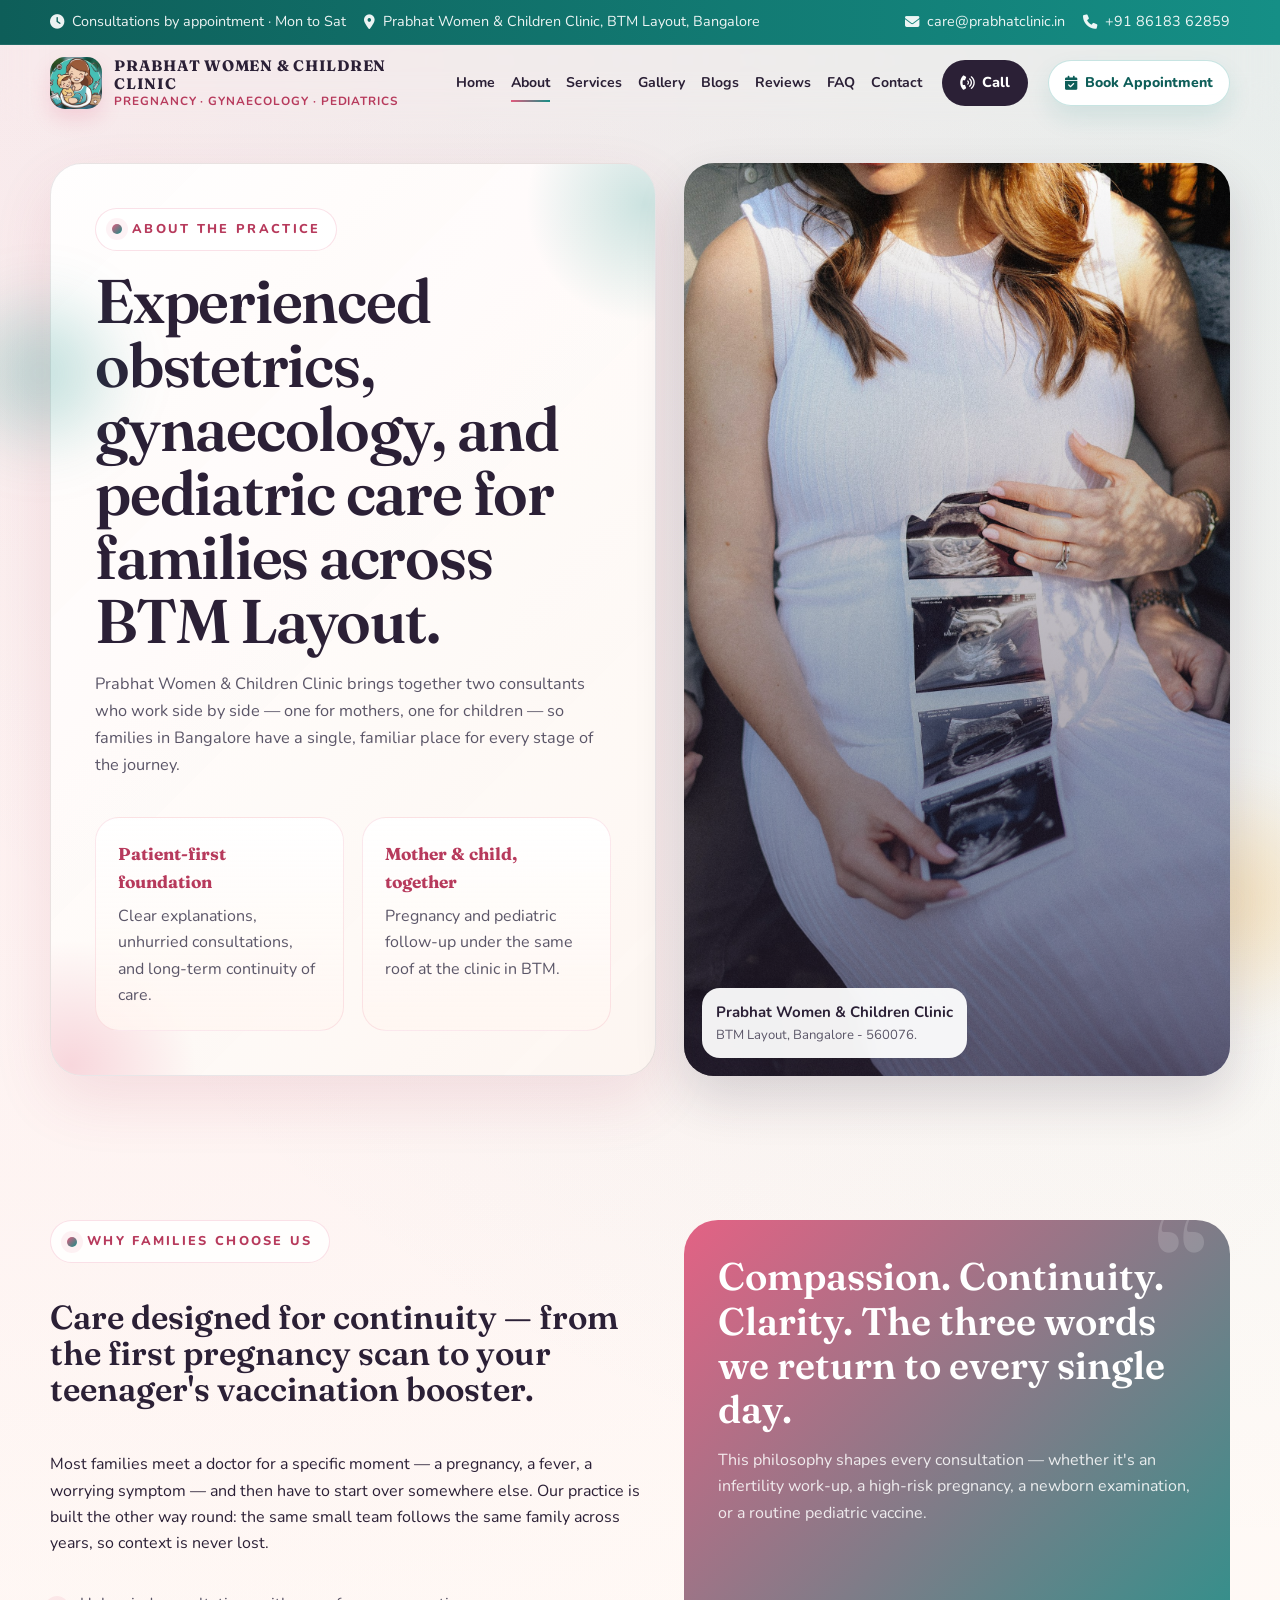
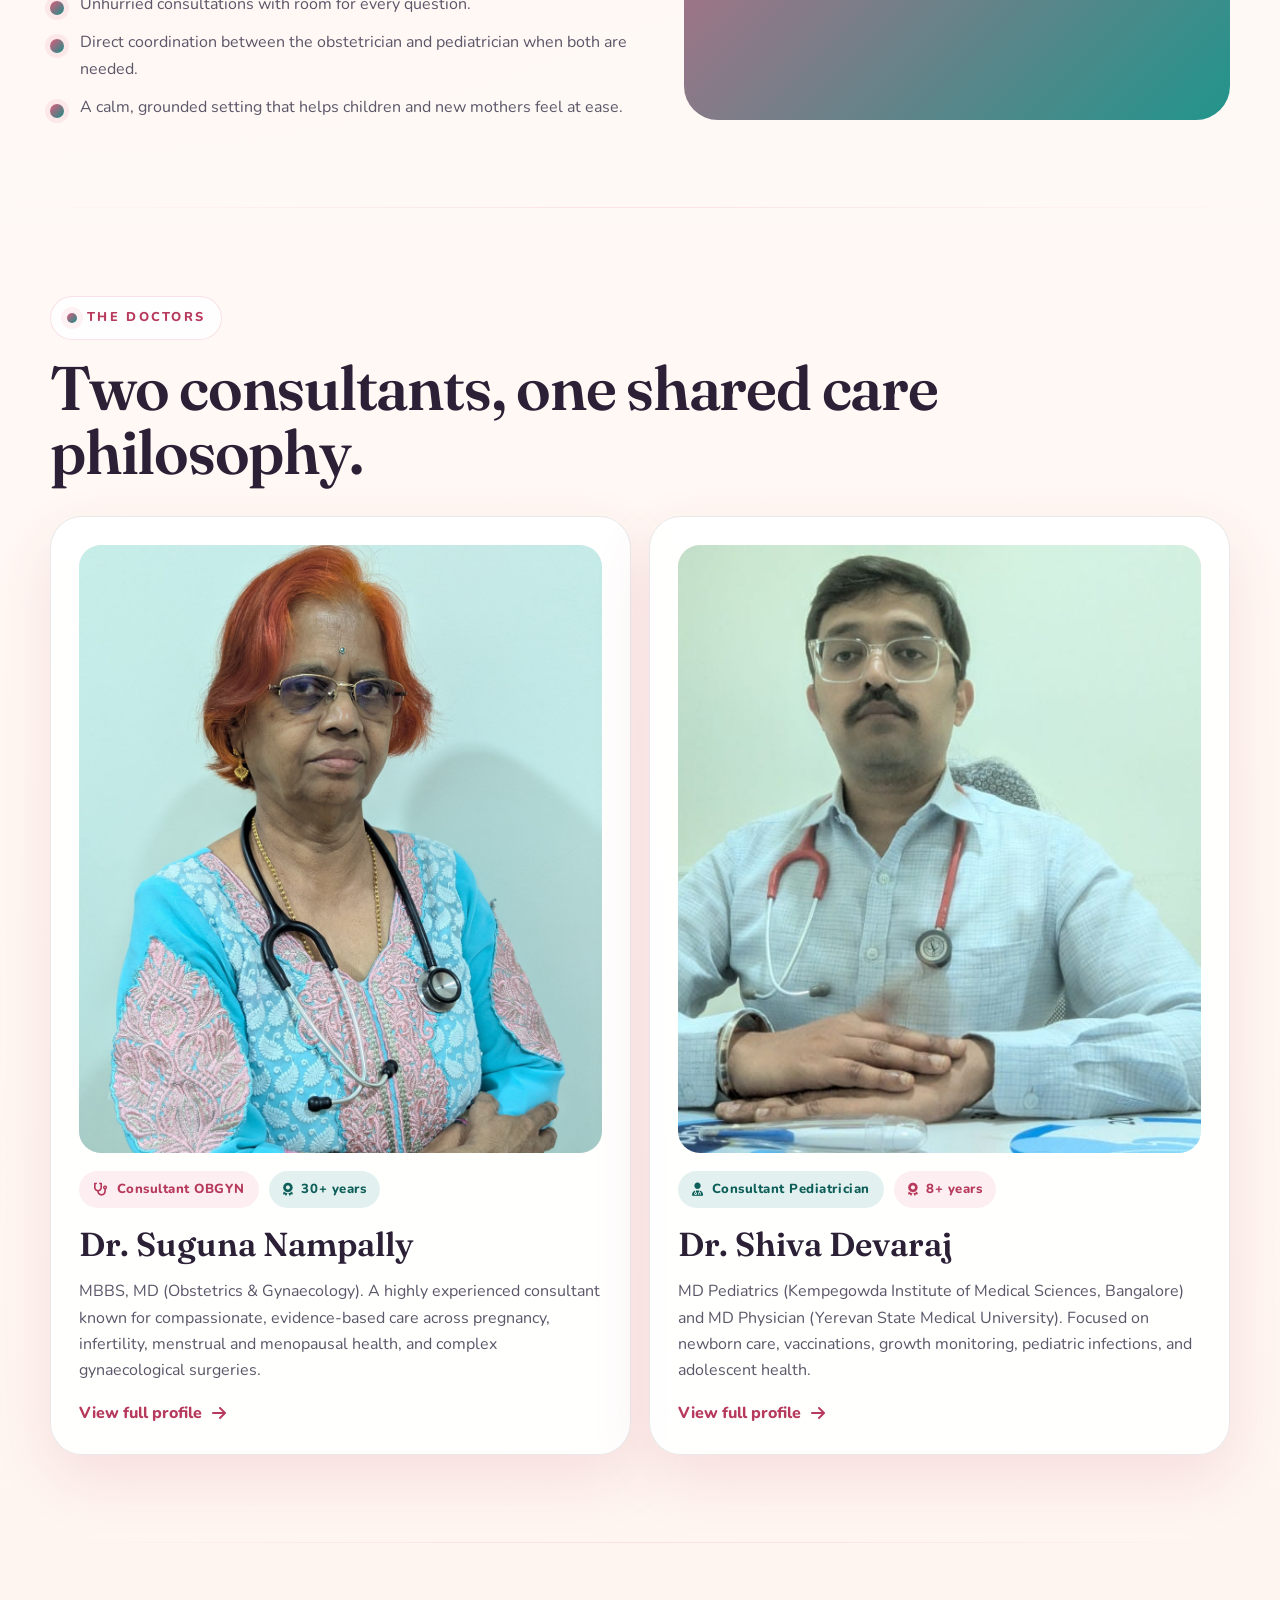
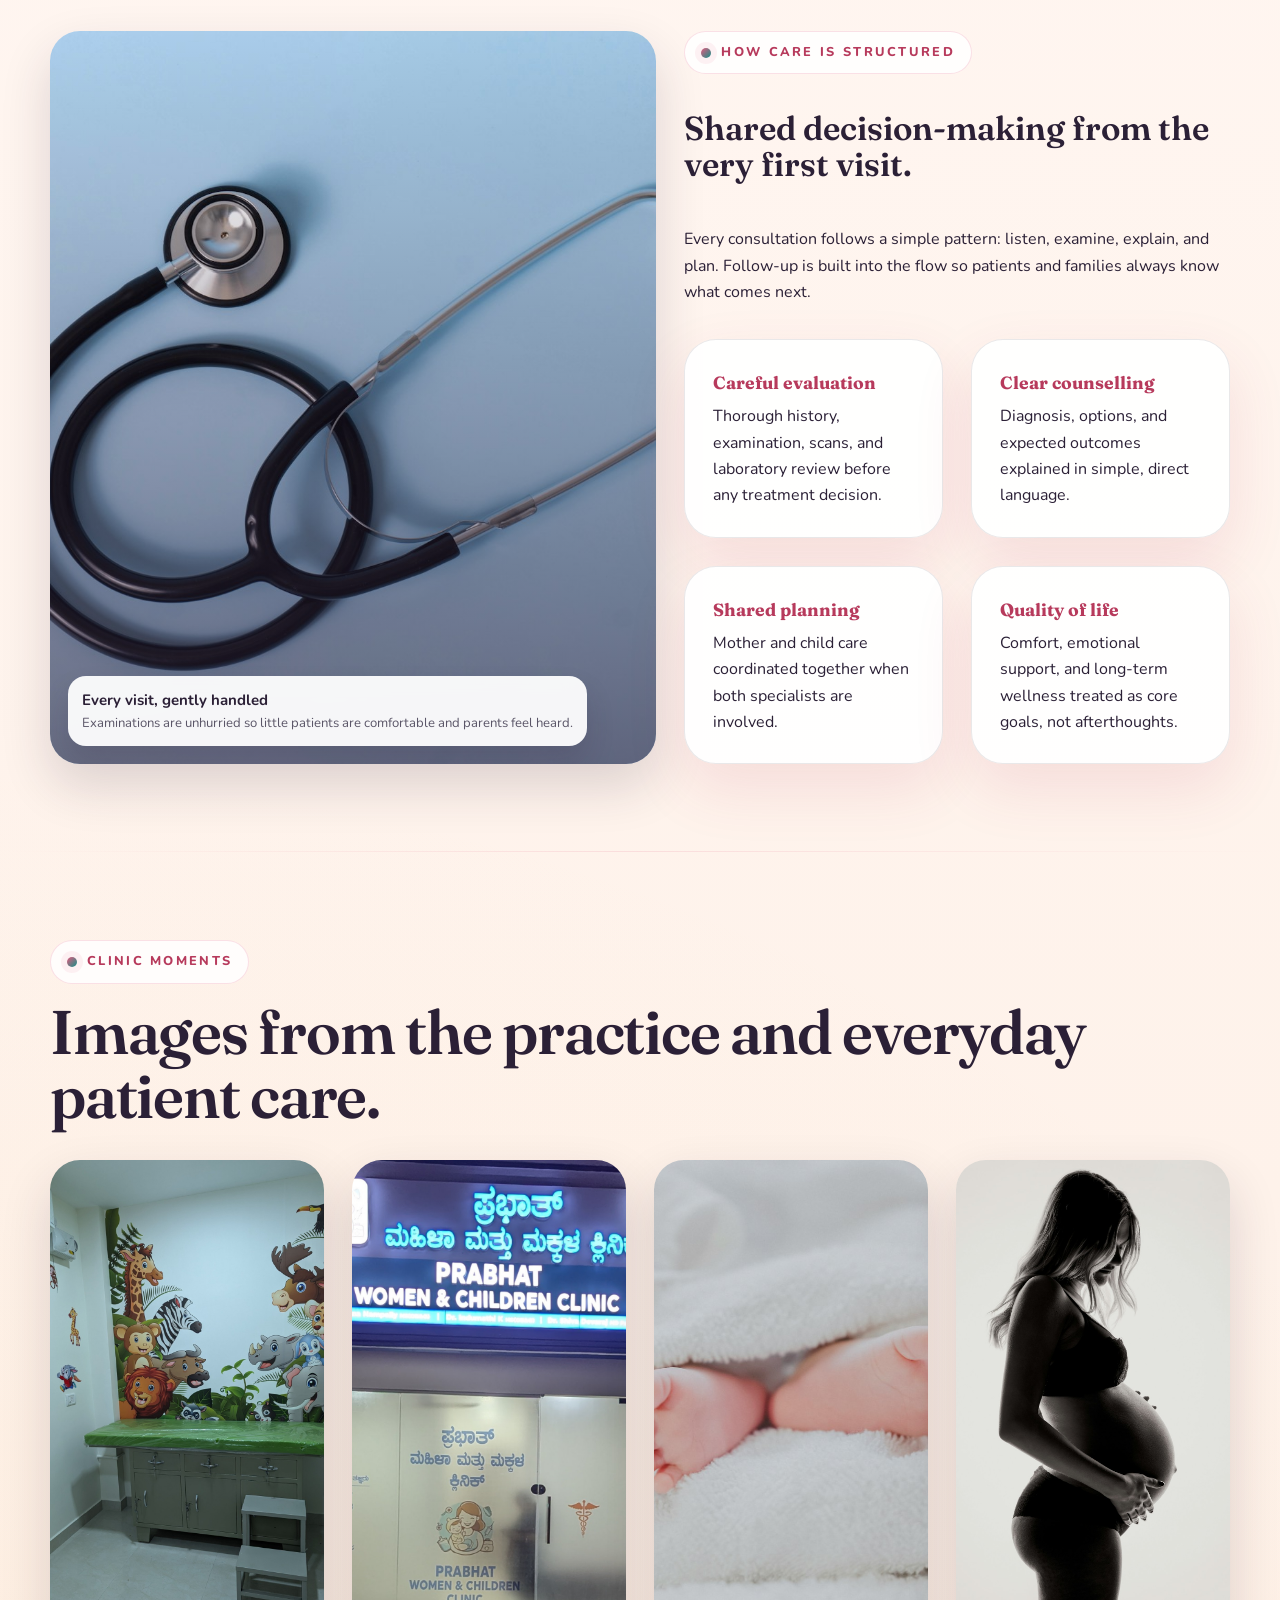
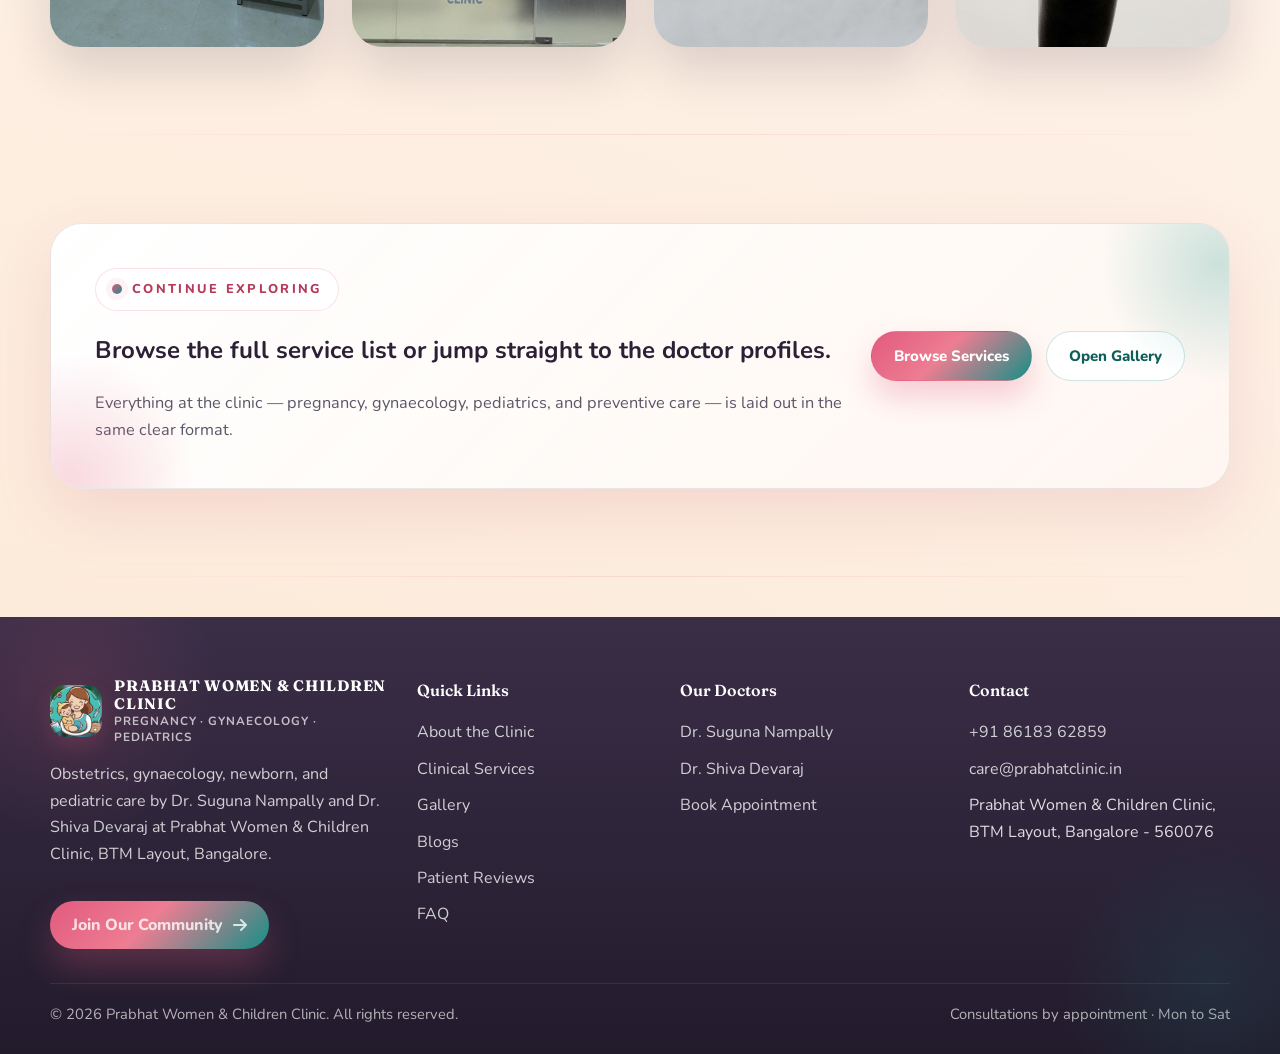
==== commit 02f61b3a: "commit" ====
--- a/about.html
+++ b/about.html
@@ -1,17 +1,22 @@
 <!DOCTYPE html>
 <html lang="en">
+
 <head>
   <meta charset="UTF-8">
   <meta name="viewport" content="width=device-width, initial-scale=1.0">
   <title>About | Prabhat Women &amp; Children Clinic, Bangalore</title>
-  <meta name="description" content="About Prabhat Women &amp; Children Clinic — Dr. Suguna Nampally (OBGYN) and Dr. Shiva Devaraj (Pediatrician) in BTM Layout, Bangalore.">
+  <meta name="description"
+    content="About Prabhat Women &amp; Children Clinic — Dr. Suguna Nampally (OBGYN) and Dr. Shiva Devaraj (Pediatrician) in BTM Layout, Bangalore.">
   <link rel="icon" href="assets/img/dr%20shiva/logo.jpeg" type="image/jpeg">
   <link rel="preconnect" href="https://fonts.googleapis.com">
   <link rel="preconnect" href="https://fonts.gstatic.com" crossorigin>
-  <link href="https://fonts.googleapis.com/css2?family=Fraunces:ital,opsz,wght@0,9..144,500;0,9..144,600;0,9..144,700;1,9..144,500&family=Nunito:wght@400;600;700;800&display=swap" rel="stylesheet">
+  <link
+    href="https://fonts.googleapis.com/css2?family=Fraunces:ital,opsz,wght@0,9..144,500;0,9..144,600;0,9..144,700;1,9..144,500&family=Nunito:wght@400;600;700;800&display=swap"
+    rel="stylesheet">
   <link rel="stylesheet" href="assets/css/plugins/fontawesome.css">
   <link rel="stylesheet" href="assets/css/clinic.css">
 </head>
+
 <body>
   <div class="preloader" aria-hidden="true">
     <div class="preloader-shell">
@@ -49,7 +54,8 @@
             <span>Pregnancy · Gynaecology · Pediatrics</span>
           </div>
         </a>
-        <button class="nav-toggle" type="button" aria-label="Toggle navigation" aria-controls="site-nav" aria-expanded="false">
+        <button class="nav-toggle" type="button" aria-label="Toggle navigation" aria-controls="site-nav"
+          aria-expanded="false">
           <i class="fa-solid fa-bars-staggered"></i>
         </button>
         <nav class="site-nav" id="site-nav">
@@ -63,7 +69,8 @@
           <a href="contact.html">Contact</a>
         </nav>
         <a class="nav-cta" href="tel:+918618362859"><i class="fa-solid fa-phone-volume"></i> Call</a>
-        <a class="nav-cta-secondary" href="https://sdkinng.exlyapp.com/plan/57fdd5f1-837b-4bdc-a148-42594df9658e" target="_blank" rel="noopener"><i class="fa-solid fa-calendar-check"></i> Book Appointment</a>
+        <a class="nav-cta-secondary" href="https://sdkinng.exlyapp.com/plan/57fdd5f1-837b-4bdc-a148-42594df9658e"
+          target="_blank" rel="noopener"><i class="fa-solid fa-calendar-check"></i> Book Appointment</a>
       </div>
     </div>
   </header>
@@ -75,7 +82,9 @@
           <div class="page-hero-copy">
             <span class="eyebrow">About The Practice</span>
             <h1>Experienced obstetrics, gynaecology, and pediatric care for families across BTM Layout.</h1>
-            <p>Prabhat Women &amp; Children Clinic brings together two consultants who work side by side — one for mothers, one for children — so families in Bangalore have a single, familiar place for every stage of the journey.</p>
+            <p>Prabhat Women &amp; Children Clinic brings together two consultants who work side by side — one for
+              mothers, one for children — so families in Bangalore have a single, familiar place for every stage of the
+              journey.</p>
             <div class="summary-grid">
               <div class="summary-item">
                 <strong>Patient-first foundation</strong>
@@ -105,7 +114,9 @@
         <div class="detail-copy reveal">
           <span class="eyebrow">Why Families Choose Us</span>
           <h2>Care designed for continuity — from the first pregnancy scan to your teenager's vaccination booster.</h2>
-          <p>Most families meet a doctor for a specific moment — a pregnancy, a fever, a worrying symptom — and then have to start over somewhere else. Our practice is built the other way round: the same small team follows the same family across years, so context is never lost.</p>
+          <p>Most families meet a doctor for a specific moment — a pregnancy, a fever, a worrying symptom — and then
+            have to start over somewhere else. Our practice is built the other way round: the same small team follows
+            the same family across years, so context is never lost.</p>
           <ul class="bullet-list">
             <li>Unhurried consultations with room for every question.</li>
             <li>Direct coordination between the obstetrician and pediatrician when both are needed.</li>
@@ -114,7 +125,8 @@
         </div>
         <div class="quote-panel reveal reveal-delay-1">
           <blockquote>Compassion. Continuity. Clarity. The three words we return to every single day.</blockquote>
-          <p>This philosophy shapes every consultation — whether it's an infertility work-up, a high-risk pregnancy, a newborn examination, or a routine pediatric vaccine.</p>
+          <p>This philosophy shapes every consultation — whether it's an infertility work-up, a high-risk pregnancy, a
+            newborn examination, or a routine pediatric vaccine.</p>
         </div>
       </div>
     </section>
@@ -134,8 +146,11 @@
                 <span class="meta-chip teal"><i class="fa-solid fa-award"></i> 30+ years</span>
               </div>
               <h3>Dr. Suguna Nampally</h3>
-              <p>MBBS, MD (Obstetrics &amp; Gynaecology). A highly experienced consultant known for compassionate, evidence-based care across pregnancy, infertility, menstrual and menopausal health, and complex gynaecological surgeries.</p>
-              <a class="button-text" href="Dr.%20Suguna%20Nampally.html">View full profile <i class="fa-solid fa-arrow-right"></i></a>
+              <p>MBBS, MD (Obstetrics &amp; Gynaecology). A highly experienced consultant known for compassionate,
+                evidence-based care across pregnancy, infertility, menstrual and menopausal health, and complex
+                gynaecological surgeries.</p>
+              <a class="button-text" href="Dr.%20Suguna%20Nampally.html">View full profile <i
+                  class="fa-solid fa-arrow-right"></i></a>
             </div>
           </article>
           <article class="doctor-card reveal reveal-delay-1 doctor-card-about-shiva">
@@ -143,11 +158,14 @@
             <div>
               <div class="doctor-meta">
                 <span class="meta-chip teal"><i class="fa-solid fa-user-doctor"></i> Consultant Pediatrician</span>
-                <span class="meta-chip"><i class="fa-solid fa-award"></i> 7+ years</span>
+                <span class="meta-chip"><i class="fa-solid fa-award"></i> 8+ years</span>
               </div>
               <h3>Dr. Shiva Devaraj</h3>
-              <p>MD Pediatrics (Kempegowda Institute of Medical Sciences, Bangalore) and MD Physician (Yerevan State Medical University). Focused on newborn care, vaccinations, growth monitoring, pediatric infections, and adolescent health.</p>
-              <a class="button-text" href="Dr.%20Shiva%20Devaraj.html">View full profile <i class="fa-solid fa-arrow-right"></i></a>
+              <p>MD Pediatrics (Kempegowda Institute of Medical Sciences, Bangalore) and MD Physician (Yerevan State
+                Medical University). Focused on newborn care, vaccinations, growth monitoring, pediatric infections, and
+                adolescent health.</p>
+              <a class="button-text" href="Dr.%20Shiva%20Devaraj.html">View full profile <i
+                  class="fa-solid fa-arrow-right"></i></a>
             </div>
           </article>
         </div>
@@ -157,7 +175,8 @@
     <section class="section-shell">
       <div class="container media-callout">
         <div class="image-card overlay reveal">
-          <img src="assets/img/stock/stethoscope-baby.jpg" alt="Pediatrician gently examining an infant with a stethoscope" loading="lazy">
+          <img src="assets/img/stock/stethoscope-baby.jpg"
+            alt="Pediatrician gently examining an infant with a stethoscope" loading="lazy">
           <div class="image-tag">
             <strong>Every visit, gently handled</strong>
             <span>Examinations are unhurried so little patients are comfortable and parents feel heard.</span>
@@ -166,7 +185,8 @@
         <div class="detail-copy reveal">
           <span class="eyebrow">How Care Is Structured</span>
           <h2>Shared decision-making from the very first visit.</h2>
-          <p>Every consultation follows a simple pattern: listen, examine, explain, and plan. Follow-up is built into the flow so patients and families always know what comes next.</p>
+          <p>Every consultation follows a simple pattern: listen, examine, explain, and plan. Follow-up is built into
+            the flow so patients and families always know what comes next.</p>
           <div class="detail-grid">
             <article class="detail-card">
               <strong>Careful evaluation</strong>
@@ -196,10 +216,16 @@
           <h2>Images from the practice and everyday patient care.</h2>
         </div>
         <div class="gallery-preview-grid">
-          <div class="image-card reveal"><img src="assets/img/dr%20shiva/WhatsApp%20Image%202026-03-18%20at%2011.56.44%20(1).jpeg" alt="Clinic moment at Prabhat Women & Children Clinic" loading="lazy"></div>
-          <div class="image-card reveal reveal-delay-1"><img src="assets/img/dr%20shiva/WhatsApp%20Image%202026-03-18%20at%2011.56.44%20(2).jpeg" alt="Dr. Shiva and Dr. Suguna at work" loading="lazy"></div>
-          <div class="image-card reveal reveal-delay-2"><img src="assets/img/stock/newborn-sleeping.jpg" alt="Peaceful sleeping newborn" loading="lazy"></div>
-          <div class="image-card reveal reveal-delay-3"><img src="assets/img/stock/mother-belly.jpg" alt="Expecting mother cradling her belly" loading="lazy"></div>
+          <div class="image-card reveal"><img
+              src="assets/img/dr%20shiva/WhatsApp%20Image%202026-03-18%20at%2011.56.44%20(1).jpeg"
+              alt="Clinic moment at Prabhat Women & Children Clinic" loading="lazy"></div>
+          <div class="image-card reveal reveal-delay-1"><img
+              src="assets/img/dr%20shiva/WhatsApp%20Image%202026-03-18%20at%2011.56.44%20(2).jpeg"
+              alt="Dr. Shiva and Dr. Suguna at work" loading="lazy"></div>
+          <div class="image-card reveal reveal-delay-2"><img src="assets/img/stock/newborn-sleeping.jpg"
+              alt="Peaceful sleeping newborn" loading="lazy"></div>
+          <div class="image-card reveal reveal-delay-3"><img src="assets/img/stock/mother-belly.jpg"
+              alt="Expecting mother cradling her belly" loading="lazy"></div>
         </div>
       </div>
     </section>
@@ -209,7 +235,8 @@
         <div>
           <span class="eyebrow">Continue Exploring</span>
           <h2>Browse the full service list or jump straight to the doctor profiles.</h2>
-          <p class="body-copy">Everything at the clinic — pregnancy, gynaecology, pediatrics, and preventive care — is laid out in the same clear format.</p>
+          <p class="body-copy">Everything at the clinic — pregnancy, gynaecology, pediatrics, and preventive care — is
+            laid out in the same clear format.</p>
         </div>
         <div class="button-row">
           <a class="button-primary" href="services.html">Browse Services</a>
@@ -220,16 +247,6 @@
   </main>
 
   <footer class="footer">
-    <div class="container footer-promo">
-      <div class="footer-promo-card">
-        <div class="footer-promo-copy">
-          <span class="footer-promo-icon"><i class="fa-solid fa-bell"></i></span>
-          <h3>Stay Updated</h3>
-          <p>Subscribe to our branded community for women&rsquo;s &amp; children&rsquo;s health tips, vaccination reminders, and updates from Prabhat Women &amp; Children Clinic.</p>
-        </div>
-        <a class="footer-promo-btn" href="https://sdkinng.exlyapp.com/checkout/c81e4223-b422-4dda-a871-996d84845b74" target="_blank" rel="noopener">Join Our Branded Community <i class="fa-solid fa-arrow-right"></i></a>
-      </div>
-    </div>
     <div class="container footer-grid">
       <div>
         <a class="brand" href="index.html">
@@ -239,7 +256,11 @@
             <span>Pregnancy · Gynaecology · Pediatrics</span>
           </div>
         </a>
-        <p>Obstetrics, gynaecology, newborn, and pediatric care by Dr. Suguna Nampally and Dr. Shiva Devaraj at Prabhat Women & Children Clinic, BTM Layout, Bangalore.</p>
+        <p>Obstetrics, gynaecology, newborn, and pediatric care by Dr. Suguna Nampally and Dr. Shiva Devaraj at Prabhat
+          Women & Children Clinic, BTM Layout, Bangalore.</p>
+        <a class="footer-promo-btn" href="https://sdkinng.exlyapp.com/checkout/c81e4223-b422-4dda-a871-996d84845b74"
+          target="_blank" rel="noopener">Join Our Community <i class="fa-solid fa-arrow-right"></i></a>
+
       </div>
       <div>
         <h4>Quick Links</h4>
@@ -257,7 +278,8 @@
         <div class="footer-links">
           <a href="Dr.%20Suguna%20Nampally.html">Dr. Suguna Nampally</a>
           <a href="Dr.%20Shiva%20Devaraj.html">Dr. Shiva Devaraj</a>
-          <a href="https://sdkinng.exlyapp.com/plan/57fdd5f1-837b-4bdc-a148-42594df9658e" target="_blank" rel="noopener">Book Appointment</a>
+          <a href="https://sdkinng.exlyapp.com/plan/57fdd5f1-837b-4bdc-a148-42594df9658e" target="_blank"
+            rel="noopener">Book Appointment</a>
         </div>
       </div>
       <div>
@@ -277,4 +299,5 @@
 
   <script src="assets/js/clinic.js"></script>
 </body>
-</html>
+
+</html>
--- a/assets/css/clinic.css
+++ b/assets/css/clinic.css
@@ -610,7 +610,7 @@
 .hero-layout {
   grid-template-columns: minmax(0, 1.04fr) minmax(0, 0.96fr);
   gap: 36px;
-  align-items: start;
+  align-items: stretch;
 }
 
 .hero-card,
@@ -759,14 +759,21 @@
   position: relative;
   display: grid;
   gap: 18px;
-  align-content: start;
+  align-content: stretch;
+  height: 100%;
 }
 
 .hero-collage {
   display: grid;
   grid-template-columns: repeat(2, minmax(0, 1fr));
+  grid-template-rows: 1fr auto;
   gap: 18px;
   align-items: stretch;
+  height: 100%;
+}
+
+.hero-collage .metric-card {
+  align-self: start;
 }
 
 .image-card {
@@ -1044,7 +1051,25 @@
 .media-callout,
 .content-columns {
   grid-template-columns: minmax(0, 1fr) minmax(0, 0.9fr);
-  align-items: start;
+  align-items: stretch;
+}
+
+.quote-column {
+  display: flex;
+  flex-direction: column;
+  gap: 28px;
+  height: 100%;
+}
+
+.quote-column .quote-image {
+  flex: 1;
+  min-height: 220px;
+}
+
+.quote-column .quote-image img {
+  width: 100%;
+  height: 100%;
+  object-fit: cover;
 }
 
 .page-hero-layout {
@@ -1470,16 +1495,17 @@
 /* --- Gallery ------------------------------------------------------- */
 
 .gallery-grid {
-  columns: 3 260px;
-  column-gap: 18px;
+  display: grid;
+  grid-template-columns: repeat(auto-fill, minmax(260px, 1fr));
+  gap: 18px;
 }
 
 .gallery-card {
-  display: inline-block;
+  display: flex;
+  flex-direction: column;
   width: 100%;
-  margin: 0 0 18px;
+  margin: 0;
   overflow: hidden;
-  break-inside: avoid;
   transition: transform 300ms ease, box-shadow 300ms ease;
 }
 
@@ -1490,7 +1516,8 @@
 
 .gallery-card img {
   width: 100%;
-  height: auto;
+  height: 300px;
+  object-fit: cover;
   transition: transform 600ms ease;
 }
 
@@ -1832,7 +1859,10 @@
   overflow: hidden;
   grid-template-columns: minmax(0, 1fr) auto;
   align-items: center;
-  padding: 36px;
+  padding: clamp(28px, 4vw, 44px);
+  border-radius: var(--radius-xl);
+  border: 1px solid var(--brand-line);
+  box-shadow: var(--brand-shadow);
   background: linear-gradient(135deg, rgba(255, 255, 255, 0.98), rgba(255, 246, 241, 0.94));
 }
 
@@ -1900,6 +1930,17 @@
   box-shadow: 0 24px 60px rgba(7, 5, 12, 0.28);
 }
 
+.footer-promo-compact {
+  padding: 20px 26px;
+  border-radius: 22px;
+}
+
+.footer-promo-compact .footer-promo-copy p {
+  max-width: 70ch;
+  font-size: 1.02rem;
+  line-height: 1.6;
+}
+
 .footer-promo-icon {
   display: inline-flex;
   align-items: center;
@@ -1936,6 +1977,12 @@
 
 .footer-promo-btn:hover i {
   transform: translateX(4px);
+}
+
+.footer-grid .footer-promo-btn {
+  margin-top: 18px;
+  min-height: 48px;
+  padding: 0 22px;
 }
 
 .footer-promo-btn {
@@ -2120,7 +2167,12 @@
   }
 
   .hero-collage {
-    grid-template-columns: 1fr;
+    grid-template-columns: 1fr 1fr;
+  }
+
+  .hero-collage .hero-card-primary,
+  .hero-collage .hero-card-secondary {
+    min-height: 260px;
   }
 
   .hero-card-primary,
@@ -2217,7 +2269,7 @@
   }
 
   .gallery-grid {
-    columns: 1;
+    grid-template-columns: 1fr;
   }
 
   .doctor-page-hero-layout .page-hero-media .image-card {
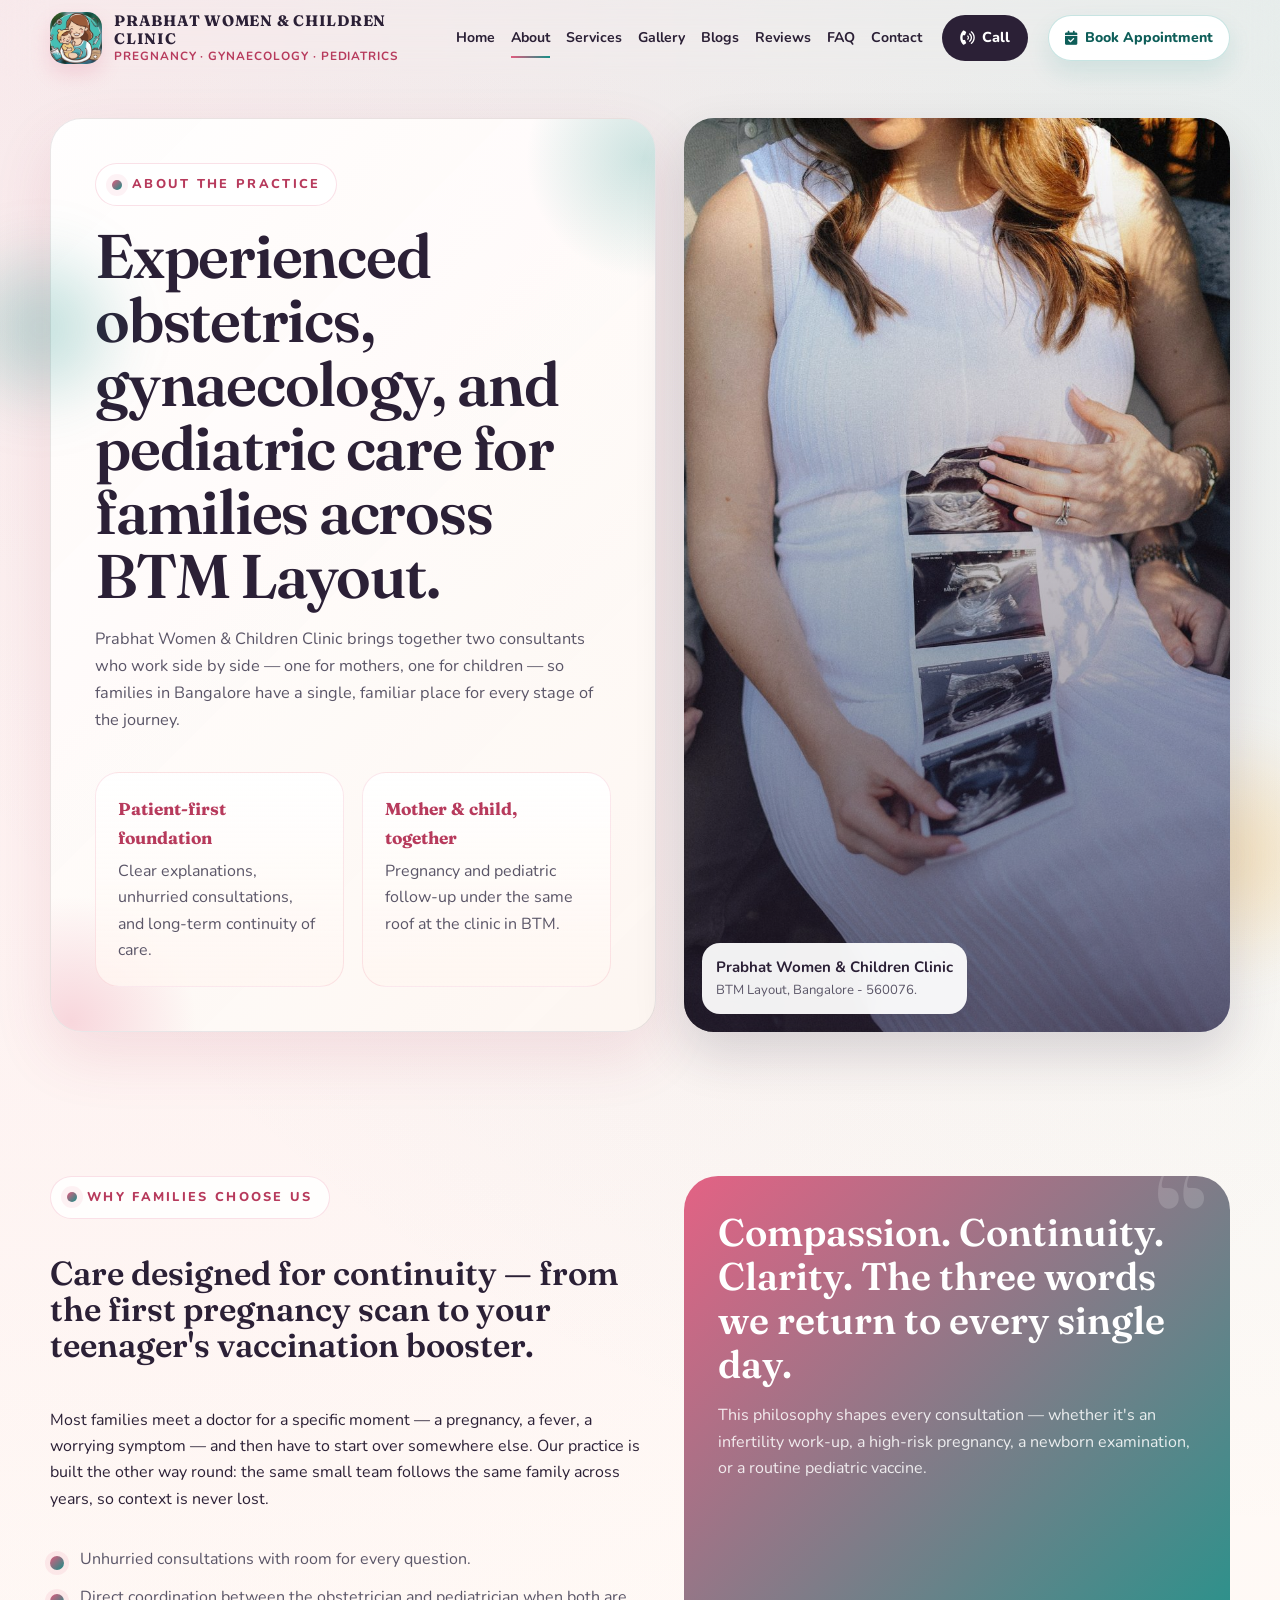
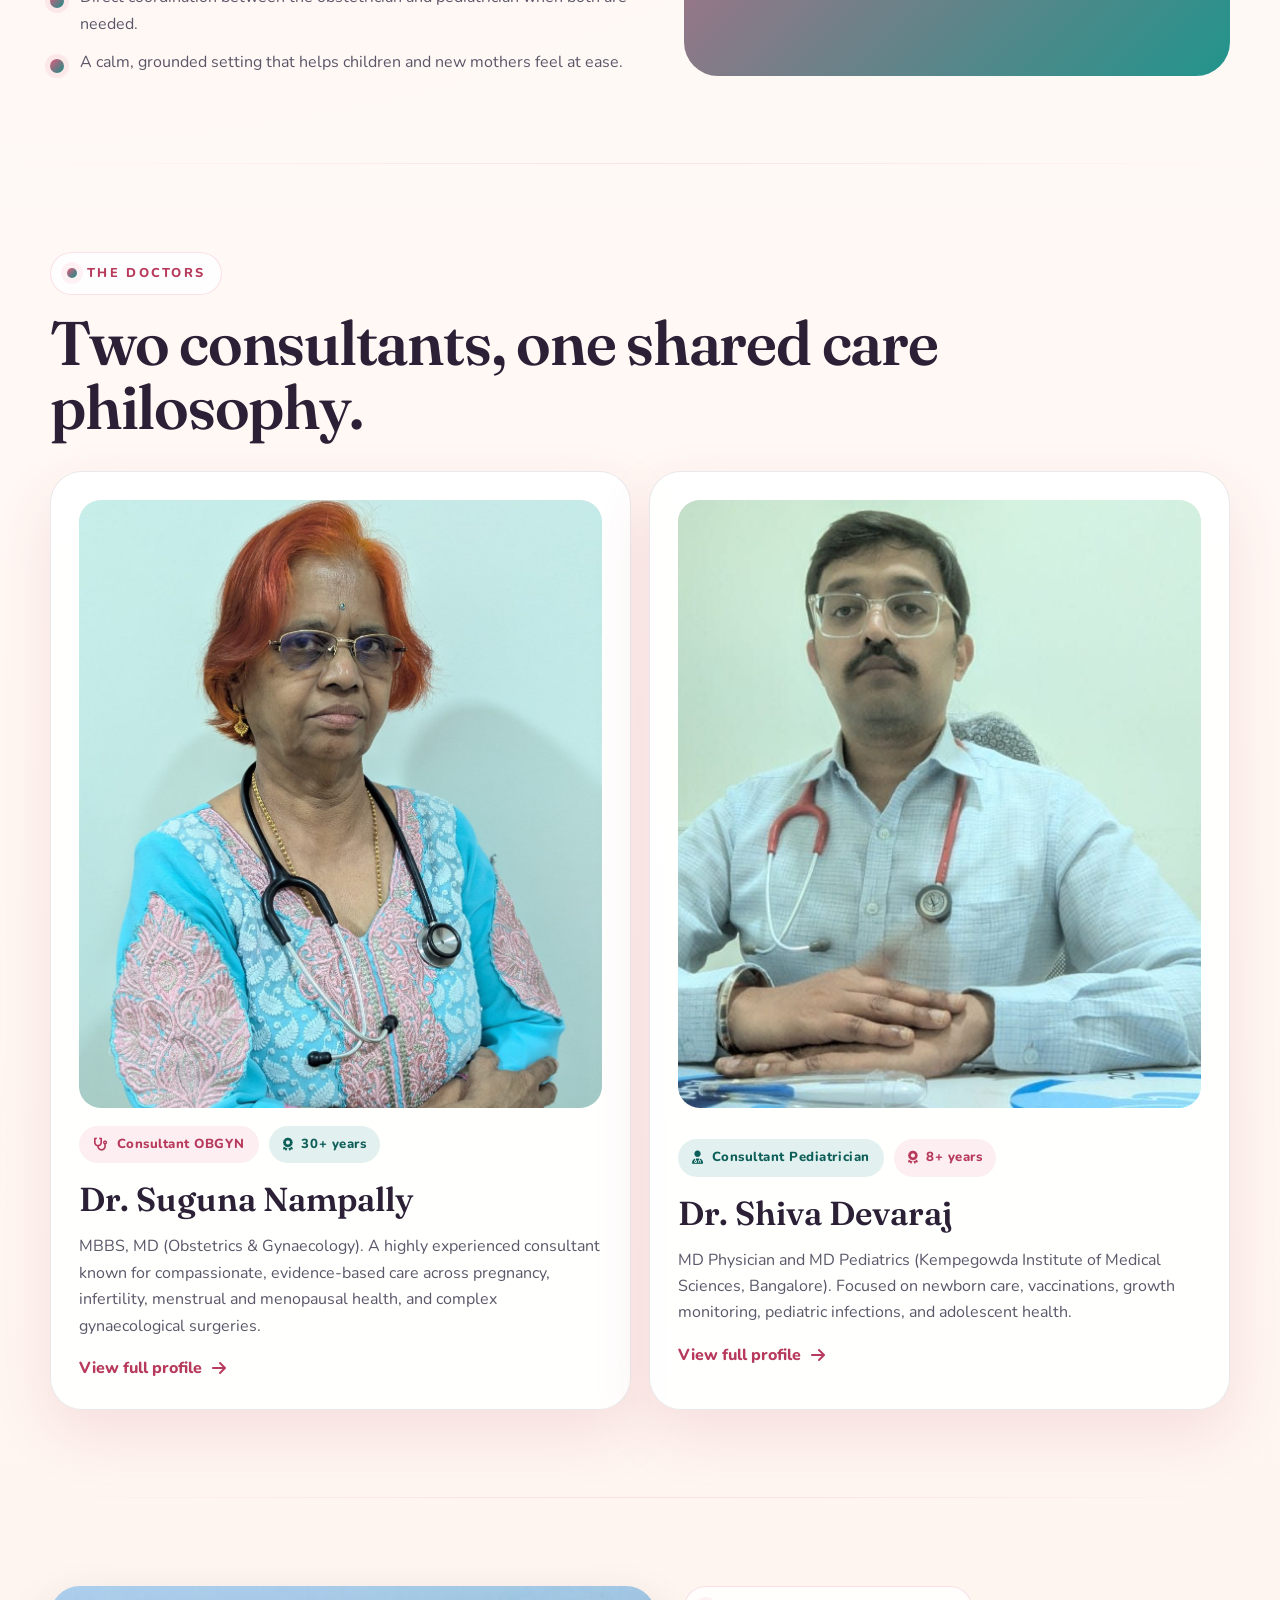
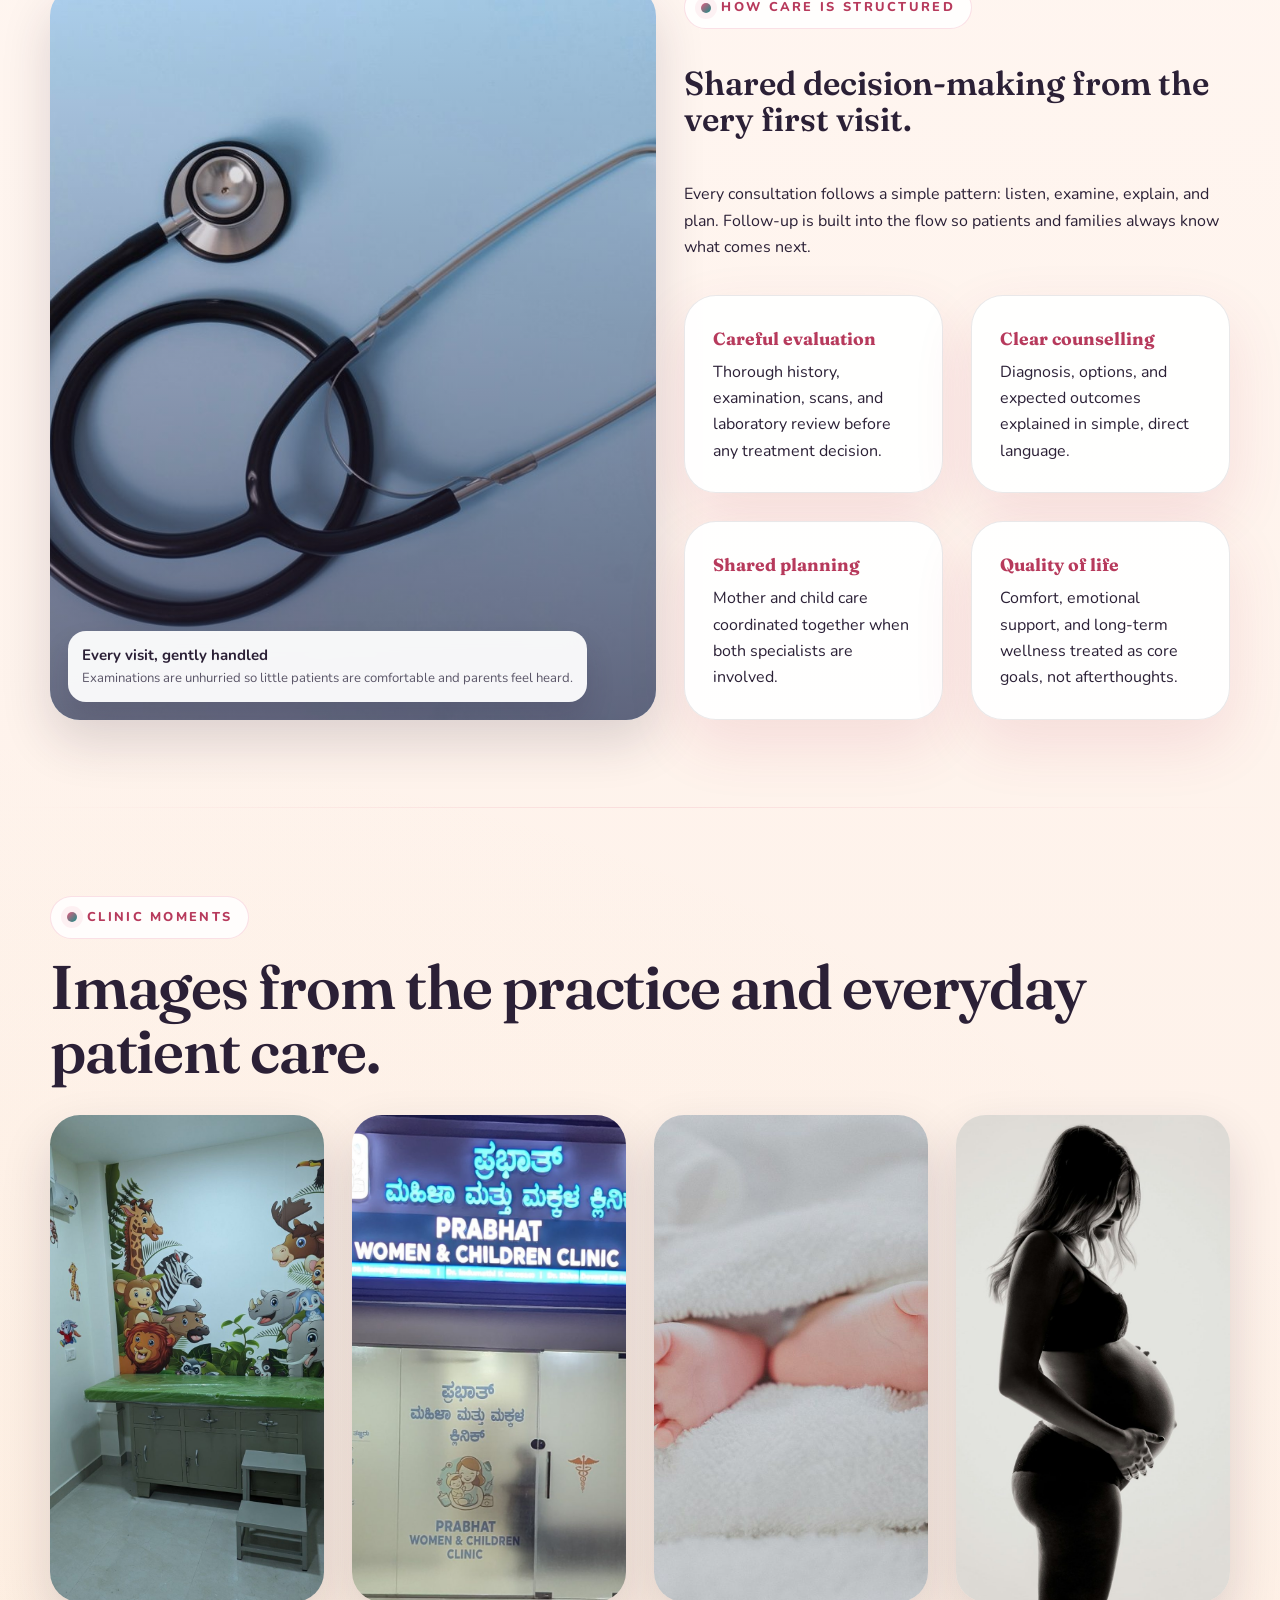
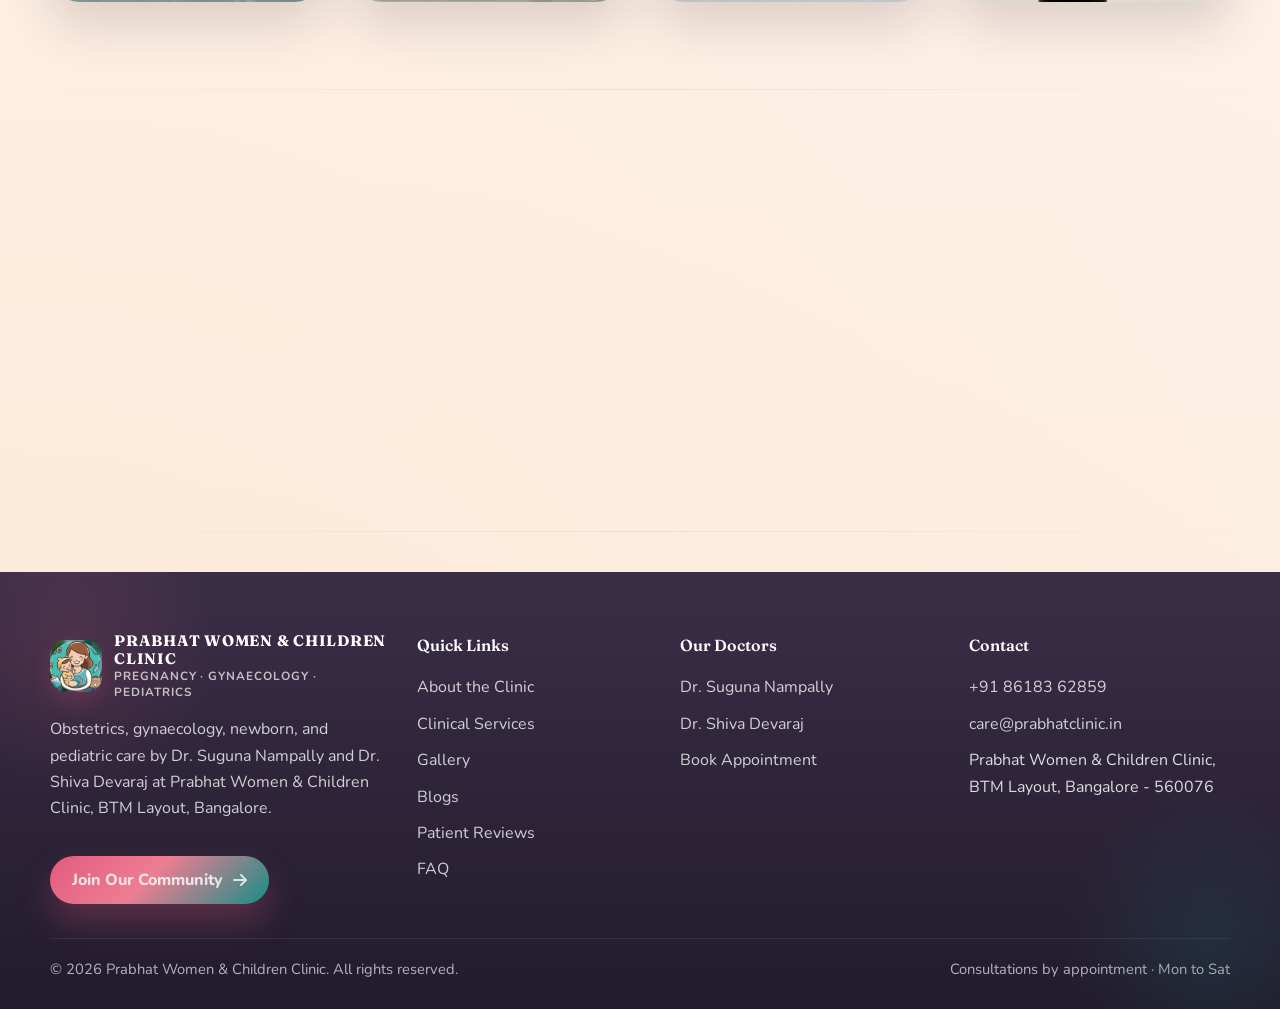
==== commit 4a890122: "commit" ====
--- a/about.html
+++ b/about.html
@@ -10,9 +10,8 @@
   <link rel="icon" href="assets/img/dr%20shiva/logo.jpeg" type="image/jpeg">
   <link rel="preconnect" href="https://fonts.googleapis.com">
   <link rel="preconnect" href="https://fonts.gstatic.com" crossorigin>
-  <link
-    href="https://fonts.googleapis.com/css2?family=Fraunces:ital,opsz,wght@0,9..144,500;0,9..144,600;0,9..144,700;1,9..144,500&family=Nunito:wght@400;600;700;800&display=swap"
-    rel="stylesheet">
+  <link rel="stylesheet" href="https://fonts.googleapis.com/css2?family=Fraunces:ital,opsz,wght@0,9..144,500;0,9..144,600;0,9..144,700;1,9..144,500&family=Nunito:wght@400;600;700;800&display=swap" media="print" onload="this.media='all'">
+  <noscript><link rel="stylesheet" href="https://fonts.googleapis.com/css2?family=Fraunces:ital,opsz,wght@0,9..144,500;0,9..144,600;0,9..144,700;1,9..144,500&family=Nunito:wght@400;600;700;800&display=swap"></noscript>
   <link rel="stylesheet" href="assets/css/plugins/fontawesome.css">
   <link rel="stylesheet" href="assets/css/clinic.css">
 </head>
@@ -33,18 +32,6 @@
   </div>
 
   <header class="site-header">
-    <div class="top-strip">
-      <div class="container">
-        <div class="top-strip-group">
-          <span><i class="fa-solid fa-clock"></i> Consultations by appointment · Mon to Sat</span>
-          <span><i class="fa-solid fa-location-dot"></i> Prabhat Women & Children Clinic, BTM Layout, Bangalore</span>
-        </div>
-        <div class="top-strip-group">
-          <a href="mailto:care@prabhatclinic.in"><i class="fa-solid fa-envelope"></i> care@prabhatclinic.in</a>
-          <a href="tel:+918618362859"><i class="fa-solid fa-phone"></i> +91 86183 62859</a>
-        </div>
-      </div>
-    </div>
     <div class="nav-shell">
       <div class="container">
         <a class="brand" href="index.html" aria-label="Prabhat Women and Children Clinic home">
@@ -161,8 +148,8 @@
                 <span class="meta-chip"><i class="fa-solid fa-award"></i> 8+ years</span>
               </div>
               <h3>Dr. Shiva Devaraj</h3>
-              <p>MD Pediatrics (Kempegowda Institute of Medical Sciences, Bangalore) and MD Physician (Yerevan State
-                Medical University). Focused on newborn care, vaccinations, growth monitoring, pediatric infections, and
+              <p>MD Physician and MD Pediatrics (Kempegowda Institute of Medical Sciences, Bangalore). Focused on
+                newborn care, vaccinations, growth monitoring, pediatric infections, and
                 adolescent health.</p>
               <a class="button-text" href="Dr.%20Shiva%20Devaraj.html">View full profile <i
                   class="fa-solid fa-arrow-right"></i></a>
@@ -297,7 +284,7 @@
     </div>
   </footer>
 
-  <script src="assets/js/clinic.js"></script>
+  <script src="assets/js/clinic.js" defer></script>
 </body>
 
 </html>
--- a/assets/css/clinic.css
+++ b/assets/css/clinic.css
@@ -1280,7 +1280,7 @@
   gap: 18px;
   overflow-x: auto;
   padding-bottom: 6px;
-  scroll-snap-type: x mandatory;
+  scroll-snap-type: x proximity;
   scrollbar-width: thin;
   scrollbar-color: rgba(226, 90, 126, 0.35) transparent;
 }
@@ -1359,6 +1359,26 @@
   margin: 0;
   font-size: 0.95rem;
   line-height: 1.6;
+}
+
+.service-card-media {
+  margin: 6px -24px -24px;
+  border-radius: 0 0 28px 28px;
+  overflow: hidden;
+  aspect-ratio: 16 / 11;
+  align-self: end;
+}
+
+.service-card-media img {
+  width: 100%;
+  height: 100%;
+  object-fit: cover;
+  display: block;
+  transition: transform 500ms ease;
+}
+
+.service-card:hover .service-card-media img {
+  transform: scale(1.06);
 }
 
 .focus-badge {
